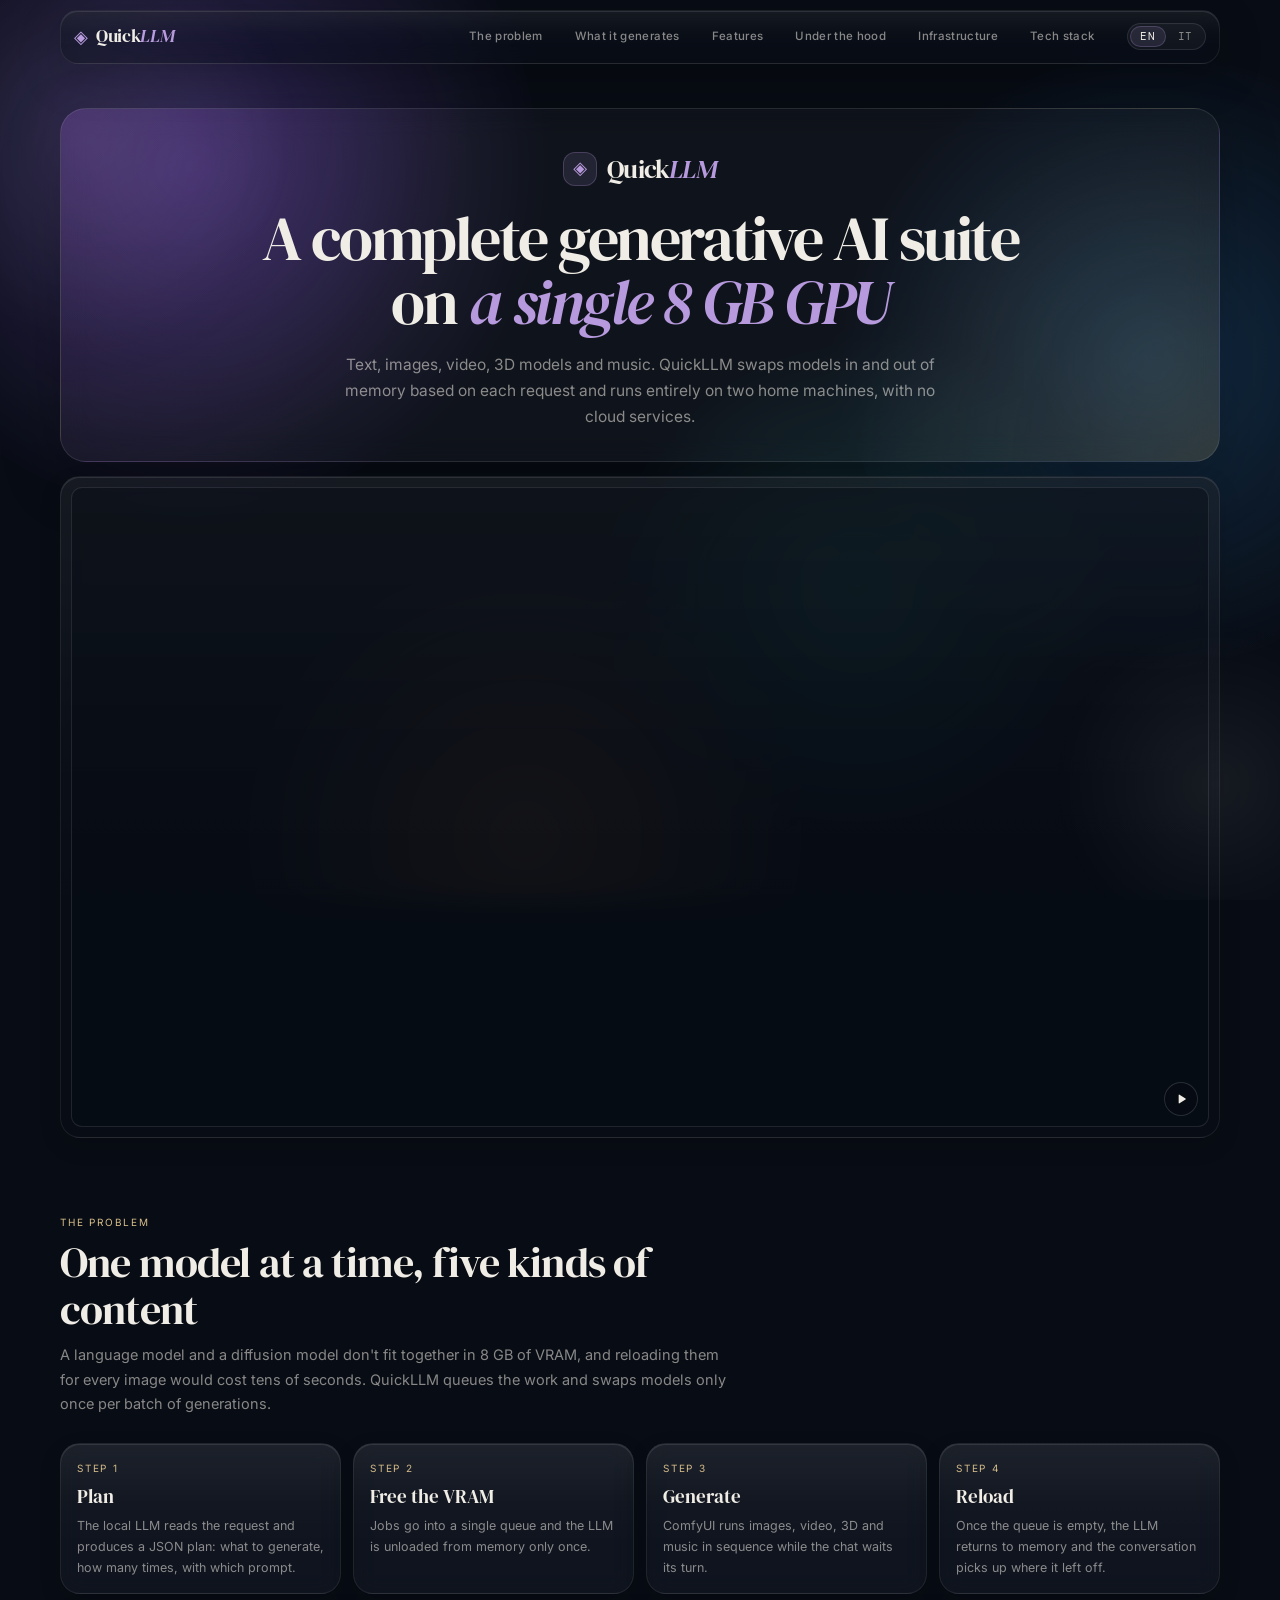
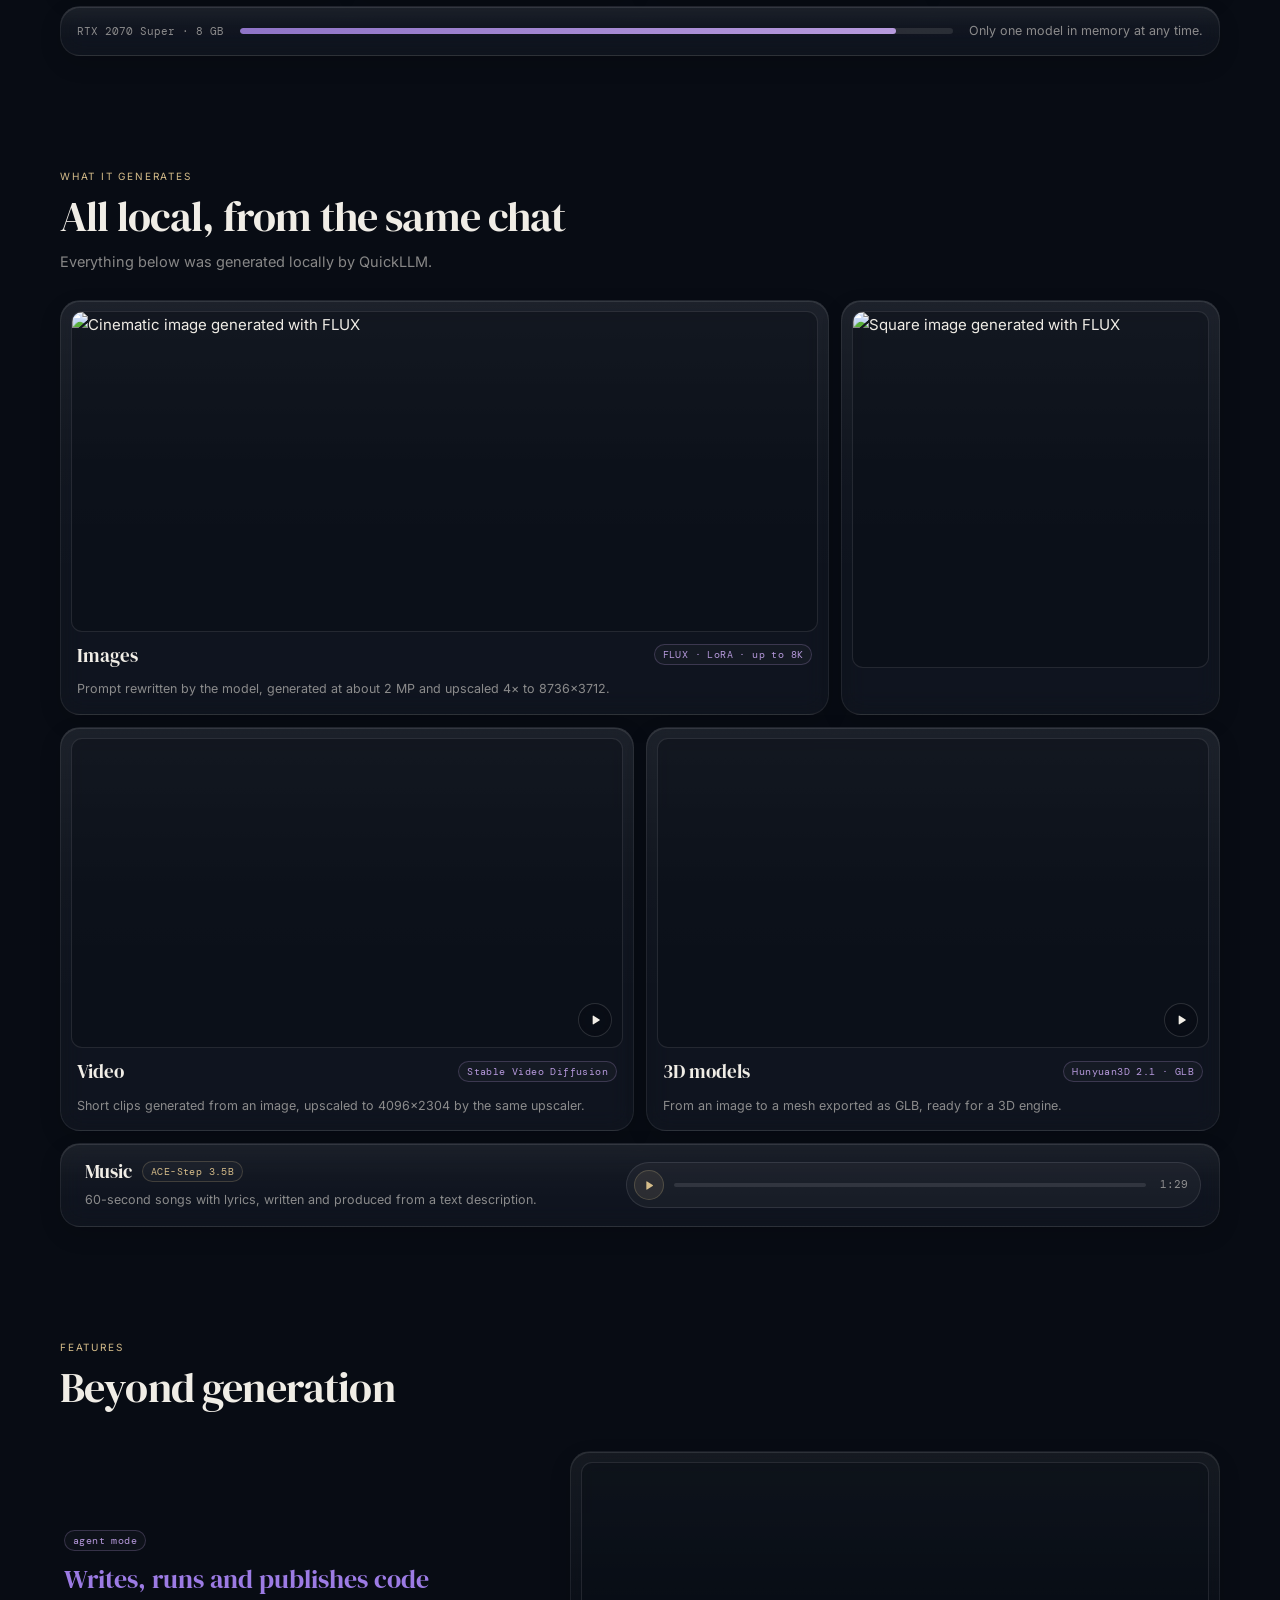
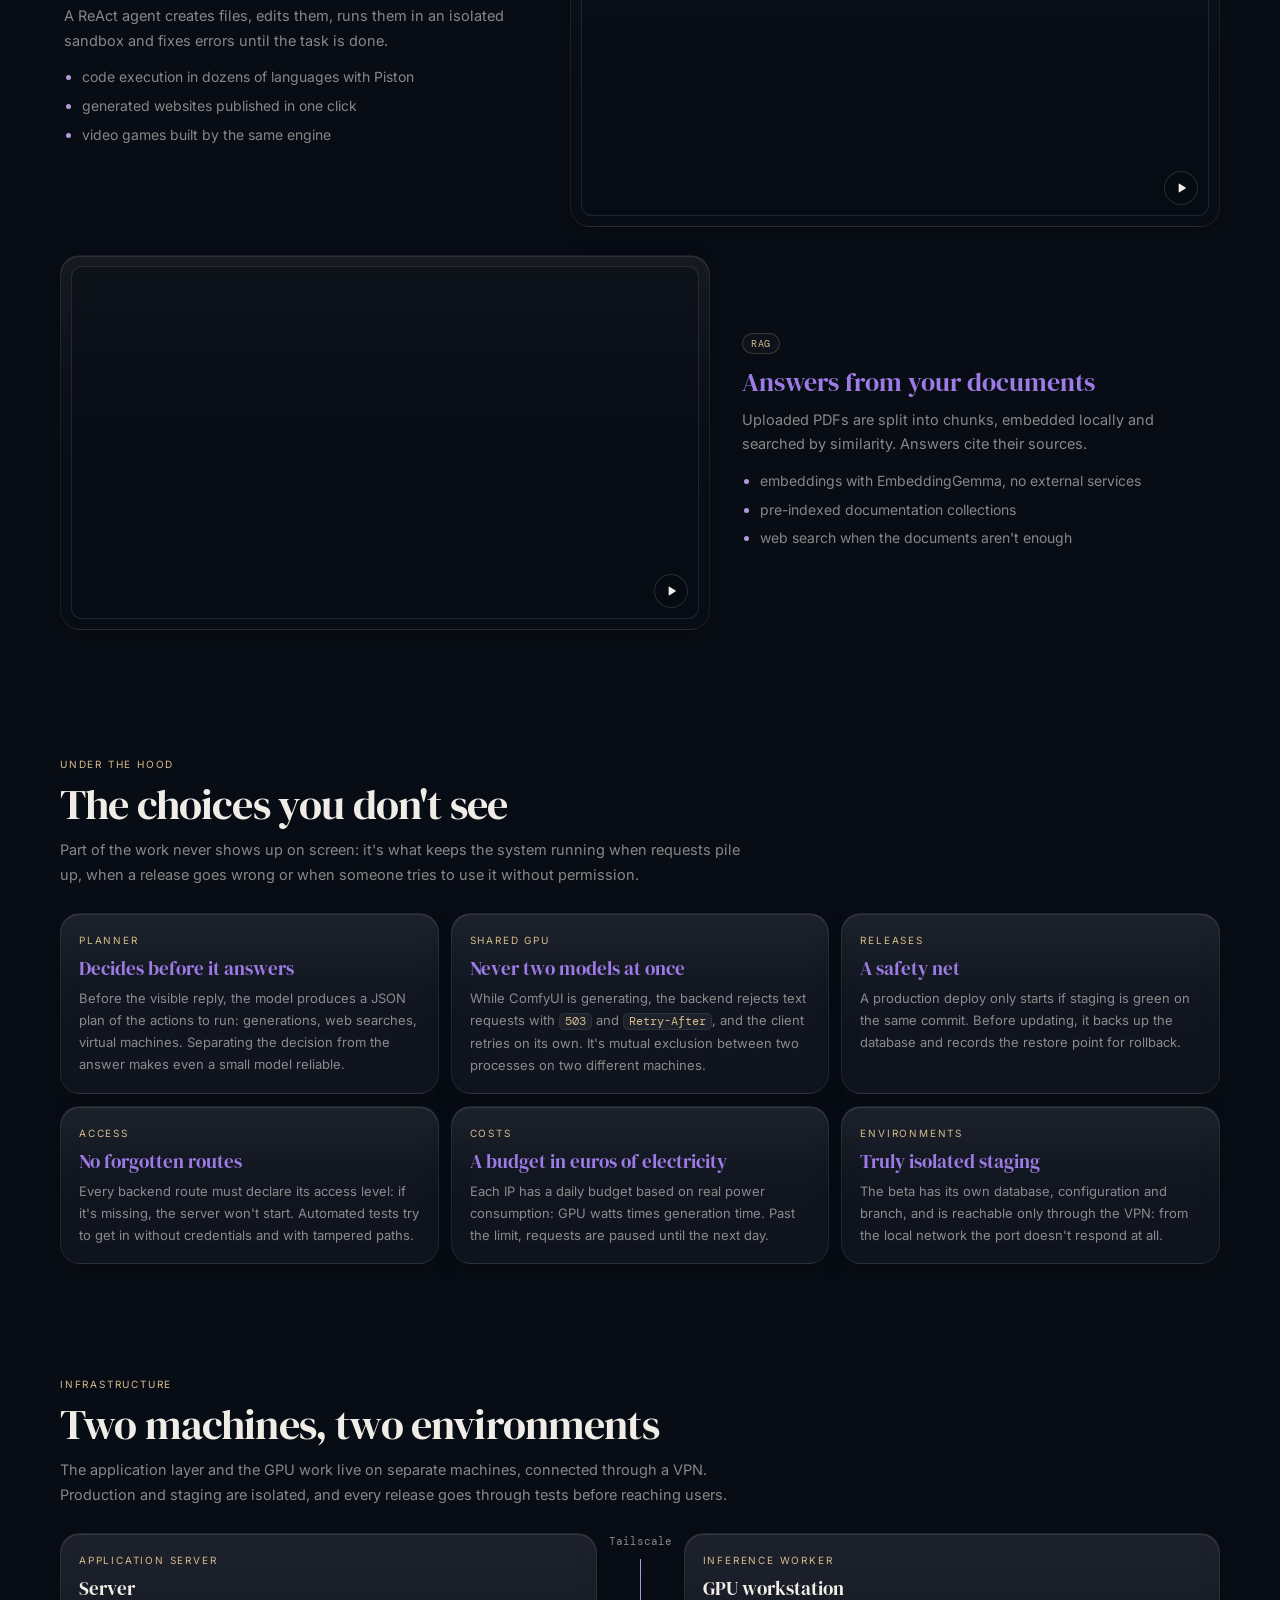
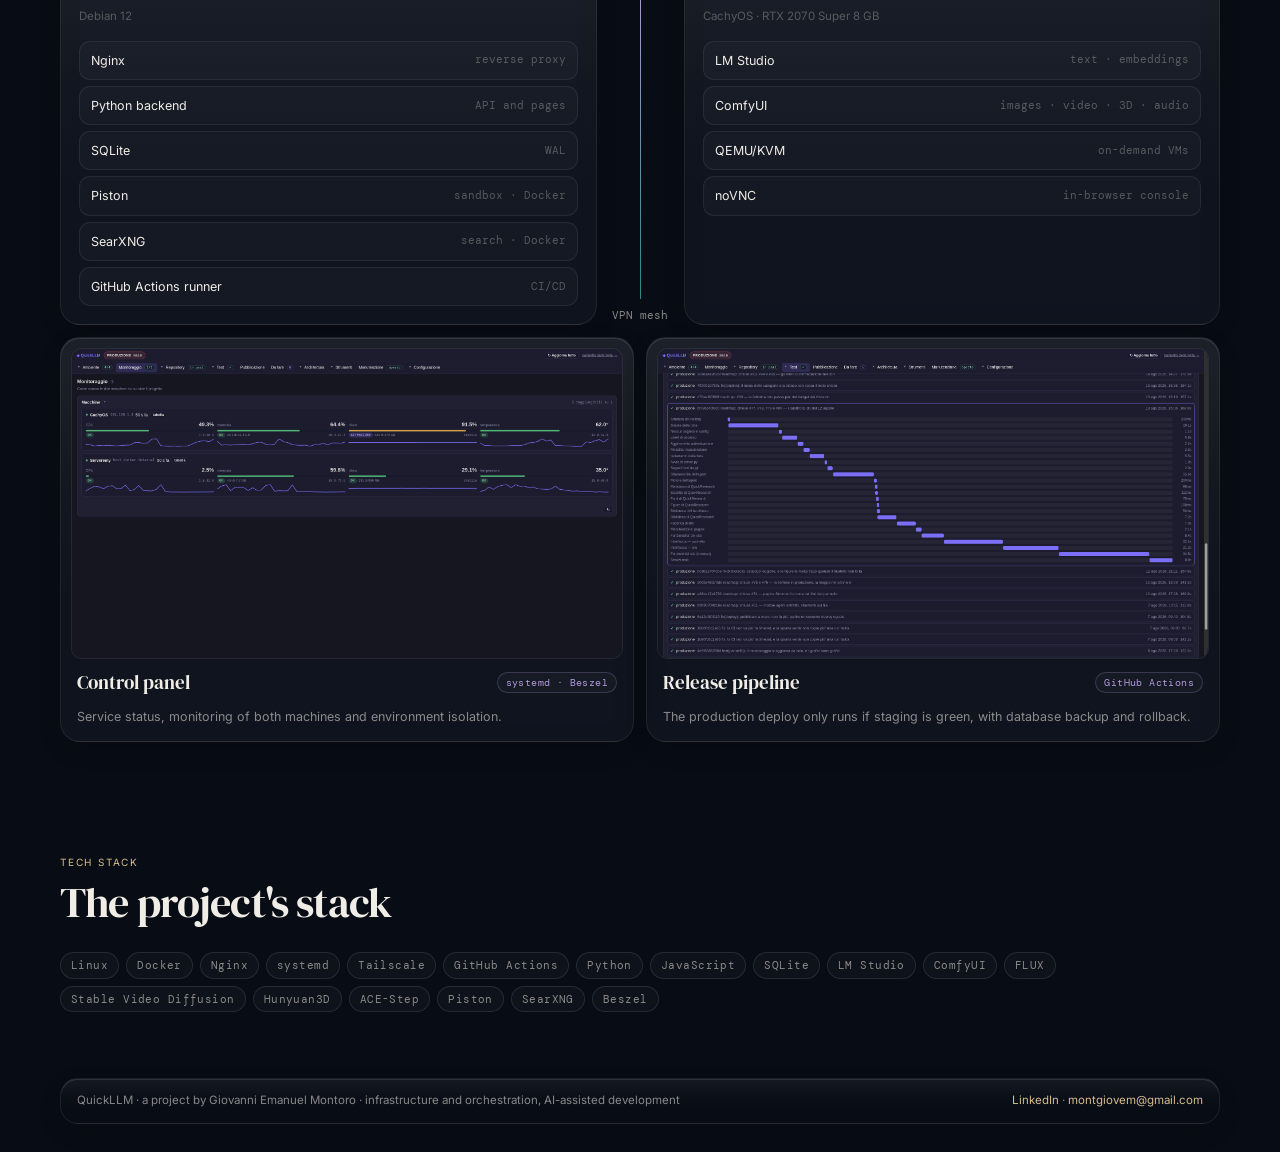
==== quickllm/index.html @ 052b1ac5 "first commit" ====
<!DOCTYPE html>
<html lang="en">
<head>
  <meta charset="utf-8">
  <meta name="viewport" content="width=device-width, initial-scale=1">
  <title>QuickLLM — Self-hosted generative AI on a single 8 GB GPU</title>
  <meta name="description" content="QuickLLM: a self-hosted, multimodal generative AI platform that orchestrates text, images, video, 3D and music on a single 8 GB GPU.">
  <link rel="icon" href="data:image/svg+xml,%3Csvg xmlns='http://www.w3.org/2000/svg' viewBox='0 0 64 64'%3E%3Cdefs%3E%3ClinearGradient id='g' x1='0' y1='0' x2='1' y2='1'%3E%3Cstop offset='0' stop-color='%23c7aee8'/%3E%3Cstop offset='1' stop-color='%237b5fc0'/%3E%3C/linearGradient%3E%3C/defs%3E%3Crect width='64' height='64' rx='16' fill='url(%23g)'/%3E%3Ctext x='32' y='42' font-family='Arial,sans-serif' font-weight='800' font-size='26' text-anchor='middle' fill='%23150f1f'%3EQL%3C/text%3E%3C/svg%3E">
  <link rel="preconnect" href="https://fonts.googleapis.com">
  <link rel="preconnect" href="https://fonts.gstatic.com" crossorigin>
  <link href="https://fonts.googleapis.com/css2?family=DM+Serif+Display:ital@0;1&family=DM+Mono:wght@400;500&family=Inter:wght@400;500;600&display=swap" rel="stylesheet">
    <script>
    /* Se un'immagine non esiste con l'estensione scritta nel codice, prova da sola
       le altre (png, jpg, jpeg, webp): così non importa con quale formato salvi i file. */
    (function () {
      var EXT = ['png', 'jpg', 'jpeg', 'webp'];
      window.addEventListener('error', function (e) {
        var img = e.target;
        if (!img || img.tagName !== 'IMG') return;
        var m = img.getAttribute('src').match(/^(.*)\.(png|jpe?g|webp)$/i);
        if (!m) return;
        var tried = (img.dataset.tried || m[2].toLowerCase()).split(',');
        var next = EXT.filter(function (x) { return tried.indexOf(x) === -1; })[0];
        if (!next) return;
        img.dataset.tried = tried.concat(next).join(',');
        img.src = m[1] + '.' + next;
        var box = img.closest('.portrait');
        if (box) box.style.setProperty('--photo', 'url("' + img.getAttribute('src') + '")');
      }, true);
    })();
  </script>
  <link rel="stylesheet" href="style.css">
</head>
<body>

<div class="aurora-bg" aria-hidden="true"><span class="a1"></span><span class="a2"></span><span class="a3"></span><span class="a4"></span></div>
<div class="glass-sheen" aria-hidden="true"><span class="s1"></span><span class="s2"></span></div>

<header class="topbar">
  <div class="wrap">
    <div class="glass">
      <a class="app-logo" href="#"><span class="logo-icon">◈</span><span class="logo-text">Quick<em>LLM</em></span></a>
      <nav class="nav">
        <a href="#problem" data-i18n="nav.problem">The problem</a>
        <a href="#generate" data-i18n="nav.generate">What it generates</a>
        <a href="#features" data-i18n="nav.features">Features</a>
        <a href="#hood" data-i18n="nav.hood">Under the hood</a>
        <a href="#infrastructure" data-i18n="nav.infra">Infrastructure</a>
        <a href="#stack" data-i18n="nav.stack">Tech stack</a>
      </nav>
      <div class="lang-switch" role="group" aria-label="Language">
        <button type="button" data-lang="en" aria-pressed="true">EN</button>
        <button type="button" data-lang="it" aria-pressed="false">IT</button>
      </div>
    </div>
  </div>
</header>

<main>

  <!-- ================= HERO ================= -->
  <section class="hero">
    <div class="wrap">
      <div class="hero-panel">
        <div class="brand-row"><span class="brand-mark">◈</span><span class="brand-name">Quick<em>LLM</em></span></div>
        <h1 data-i18n="hero.title">A complete generative AI suite on <em>a single 8 GB GPU</em></h1>
        <p class="lead" data-i18n="hero.lead">Text, images, video, 3D models and music. QuickLLM swaps models in and out of memory based on each request and runs entirely on two home machines, with no cloud services.</p>
      </div>

      <div class="glass hero-media">
        <div class="media player">
            <video src="assets/hero.mp4" autoplay muted loop playsinline preload="metadata" disablepictureinpicture disableremoteplayback tabindex="-1"></video>
            <button class="player-toggle" type="button">
              <svg class="i-pause" viewBox="0 0 24 24" aria-hidden="true"><rect x="6" y="5" width="4" height="14" rx="1"/><rect x="14" y="5" width="4" height="14" rx="1"/></svg>
              <svg class="i-play" viewBox="0 0 24 24" aria-hidden="true"><path d="M8 5.5v13a1 1 0 0 0 1.5.86l10.2-6.5a1 1 0 0 0 0-1.72L9.5 4.64A1 1 0 0 0 8 5.5z"/></svg>
            </button>
          </div>
      </div>
    </div>
  </section>

  <!-- ================= THE PROBLEM ================= -->
  <section id="problem">
    <div class="wrap">
      <div class="section-head">
        <span class="kicker" data-i18n="problem.kicker">The problem</span>
        <h2 data-i18n="problem.title">One model at a time, five kinds of content</h2>
        <p data-i18n="problem.text">A language model and a diffusion model don't fit together in 8 GB of VRAM, and reloading them for every image would cost tens of seconds. QuickLLM queues the work and swaps models only once per batch of generations.</p>
      </div>

      <div class="flow">
        <div class="card">
          <span class="kicker" data-i18n="step1.k">Step 1</span>
          <span class="card-title" data-i18n="step1.t">Plan</span>
          <span class="card-desc" data-i18n="step1.d">The local LLM reads the request and produces a JSON plan: what to generate, how many times, with which prompt.</span>
        </div>
        <div class="card">
          <span class="kicker" data-i18n="step2.k">Step 2</span>
          <span class="card-title" data-i18n="step2.t">Free the VRAM</span>
          <span class="card-desc" data-i18n="step2.d">Jobs go into a single queue and the LLM is unloaded from memory only once.</span>
        </div>
        <div class="card">
          <span class="kicker" data-i18n="step3.k">Step 3</span>
          <span class="card-title" data-i18n="step3.t">Generate</span>
          <span class="card-desc" data-i18n="step3.d">ComfyUI runs images, video, 3D and music in sequence while the chat waits its turn.</span>
        </div>
        <div class="card">
          <span class="kicker" data-i18n="step4.k">Step 4</span>
          <span class="card-title" data-i18n="step4.t">Reload</span>
          <span class="card-desc" data-i18n="step4.d">Once the queue is empty, the LLM returns to memory and the conversation picks up where it left off.</span>
        </div>
      </div>

      <div class="card vram">
        <span class="label">RTX 2070 Super · 8 GB</span>
        <span class="meter"><span></span></span>
        <p data-i18n="vram.note">Only one model in memory at any time.</p>
      </div>
    </div>
  </section>

  <!-- ================= WHAT IT GENERATES ================= -->
  <section id="generate">
    <div class="wrap">
      <div class="section-head">
        <span class="kicker" data-i18n="gen.kicker">What it generates</span>
        <h2 data-i18n="gen.title">All local, from the same chat</h2>
        <p data-i18n="gen.text">Everything below was generated locally by QuickLLM.</p>
      </div>

      <div class="grid-media">
        <div class="card tile span-4">
          <div class="media wide">
            <img src="assets/immagine-cinematica.png" alt="Cinematic image generated with FLUX" data-i18n-alt="alt.cinematic" loading="lazy">
          </div>
          <div class="caption"><span class="card-title" data-i18n="img.t">Images</span><span class="badge" data-i18n="img.b">FLUX · LoRA · up to 8K</span></div>
          <span class="card-desc" data-i18n="img.d">Prompt rewritten by the model, generated at about 2 MP and upscaled 4× to 8736×3712.</span>
        </div>

        <div class="card tile span-2">
          <div class="media square">
            <img src="assets/immagine-quadrata.png" alt="Square image generated with FLUX" data-i18n-alt="alt.square" loading="lazy">
          </div>
        </div>

        <div class="card tile span-3">
          <div class="media player">
            <video src="assets/video.mp4" autoplay muted loop playsinline preload="metadata" disablepictureinpicture disableremoteplayback tabindex="-1"></video>
            <button class="player-toggle" type="button">
              <svg class="i-pause" viewBox="0 0 24 24" aria-hidden="true"><rect x="6" y="5" width="4" height="14" rx="1"/><rect x="14" y="5" width="4" height="14" rx="1"/></svg>
              <svg class="i-play" viewBox="0 0 24 24" aria-hidden="true"><path d="M8 5.5v13a1 1 0 0 0 1.5.86l10.2-6.5a1 1 0 0 0 0-1.72L9.5 4.64A1 1 0 0 0 8 5.5z"/></svg>
            </button>
          </div>
          <div class="caption"><span class="card-title">Video</span><span class="badge">Stable Video Diffusion</span></div>
          <span class="card-desc" data-i18n="vid.d">Short clips generated from an image, upscaled to 4096×2304 by the same upscaler.</span>
        </div>

        <div class="card tile span-3">
          <div class="media player">
            <video src="assets/modello-3d.mp4" autoplay muted loop playsinline preload="metadata" disablepictureinpicture disableremoteplayback tabindex="-1"></video>
            <button class="player-toggle" type="button">
              <svg class="i-pause" viewBox="0 0 24 24" aria-hidden="true"><rect x="6" y="5" width="4" height="14" rx="1"/><rect x="14" y="5" width="4" height="14" rx="1"/></svg>
              <svg class="i-play" viewBox="0 0 24 24" aria-hidden="true"><path d="M8 5.5v13a1 1 0 0 0 1.5.86l10.2-6.5a1 1 0 0 0 0-1.72L9.5 4.64A1 1 0 0 0 8 5.5z"/></svg>
            </button>
          </div>
          <div class="caption"><span class="card-title" data-i18n="3d.t">3D models</span><span class="badge">Hunyuan3D 2.1 · GLB</span></div>
          <span class="card-desc" data-i18n="3d.d">From an image to a mesh exported as GLB, ready for a 3D engine.</span>
        </div>

        <div class="card tile span-6 music-strip">
          <div class="music-text">
            <div class="caption"><span class="card-title" data-i18n="music.t">Music</span><span class="badge gold">ACE-Step 3.5B</span></div>
          <span class="card-desc" data-i18n="music.d">60-second songs with lyrics, written and produced from a text description.</span>
          </div>
          <div class="audio-player">
            <audio src="assets/musica.mp3" preload="metadata"></audio>
            <button class="ap-btn" type="button">
              <svg class="i-play" viewBox="0 0 24 24" aria-hidden="true"><path d="M8 5.5v13a1 1 0 0 0 1.5.86l10.2-6.5a1 1 0 0 0 0-1.72L9.5 4.64A1 1 0 0 0 8 5.5z"/></svg>
              <svg class="i-pause" viewBox="0 0 24 24" aria-hidden="true"><rect x="6" y="5" width="4" height="14" rx="1"/><rect x="14" y="5" width="4" height="14" rx="1"/></svg>
            </button>
            <div class="ap-track"><span class="ap-fill"></span></div>
            <span class="ap-time">0:00</span>
          </div>
        </div>
      </div>
    </div>
  </section>

  <!-- ================= FEATURES ================= -->
  <section id="features">
    <div class="wrap">
      <div class="section-head">
        <span class="kicker" data-i18n="feat.kicker">Features</span>
        <h2 data-i18n="feat.title">Beyond generation</h2>
      </div>

      <div class="feature">
        <div class="text">
          <span class="badge">agent mode</span>
          <h3 data-i18n="agent.t">Writes, runs and publishes code</h3>
          <p data-i18n="agent.p">A ReAct agent creates files, edits them, runs them in an isolated sandbox and fixes errors until the task is done.</p>
          <ul>
            <li data-i18n="agent.l1">code execution in dozens of languages with Piston</li>
            <li data-i18n="agent.l2">generated websites published in one click</li>
            <li data-i18n="agent.l3">video games built by the same engine</li>
          </ul>
        </div>
        <div class="glass frame">
          <div class="media player">
            <video src="assets/agent.mp4" autoplay muted loop playsinline preload="metadata" disablepictureinpicture disableremoteplayback tabindex="-1"></video>
            <button class="player-toggle" type="button">
              <svg class="i-pause" viewBox="0 0 24 24" aria-hidden="true"><rect x="6" y="5" width="4" height="14" rx="1"/><rect x="14" y="5" width="4" height="14" rx="1"/></svg>
              <svg class="i-play" viewBox="0 0 24 24" aria-hidden="true"><path d="M8 5.5v13a1 1 0 0 0 1.5.86l10.2-6.5a1 1 0 0 0 0-1.72L9.5 4.64A1 1 0 0 0 8 5.5z"/></svg>
            </button>
          </div>
        </div>
      </div>

      <div class="feature flip">
        <div class="text">
          <span class="badge gold">RAG</span>
          <h3 data-i18n="rag.t">Answers from your documents</h3>
          <p data-i18n="rag.p">Uploaded PDFs are split into chunks, embedded locally and searched by similarity. Answers cite their sources.</p>
          <ul>
            <li data-i18n="rag.l1">embeddings with EmbeddingGemma, no external services</li>
            <li data-i18n="rag.l2">pre-indexed documentation collections</li>
            <li data-i18n="rag.l3">web search when the documents aren't enough</li>
          </ul>
        </div>
        <div class="glass frame">
          <div class="media player">
            <video src="assets/rag.mp4" autoplay muted loop playsinline preload="metadata" disablepictureinpicture disableremoteplayback tabindex="-1"></video>
            <button class="player-toggle" type="button">
              <svg class="i-pause" viewBox="0 0 24 24" aria-hidden="true"><rect x="6" y="5" width="4" height="14" rx="1"/><rect x="14" y="5" width="4" height="14" rx="1"/></svg>
              <svg class="i-play" viewBox="0 0 24 24" aria-hidden="true"><path d="M8 5.5v13a1 1 0 0 0 1.5.86l10.2-6.5a1 1 0 0 0 0-1.72L9.5 4.64A1 1 0 0 0 8 5.5z"/></svg>
            </button>
          </div>
        </div>
      </div>
    </div>
  </section>

  <!-- ================= UNDER THE HOOD ================= -->
  <section id="hood">
    <div class="wrap">
      <div class="section-head">
        <span class="kicker" data-i18n="hood.kicker">Under the hood</span>
        <h2 data-i18n="hood.title">The choices you don't see</h2>
        <p data-i18n="hood.text">Part of the work never shows up on screen: it's what keeps the system running when requests pile up, when a release goes wrong or when someone tries to use it without permission.</p>
      </div>

      <div class="hood">
        <div class="card">
          <span class="kicker">Planner</span>
          <span class="card-title" data-i18n="h1.t">Decides before it answers</span>
          <span class="card-desc" data-i18n="h1.d">Before the visible reply, the model produces a JSON plan of the actions to run: generations, web searches, virtual machines. Separating the decision from the answer makes even a small model reliable.</span>
        </div>
        <div class="card">
          <span class="kicker" data-i18n="h2.k">Shared GPU</span>
          <span class="card-title" data-i18n="h2.t">Never two models at once</span>
          <span class="card-desc" data-i18n="h2.d">While ComfyUI is generating, the backend rejects text requests with <code>503</code> and <code>Retry-After</code>, and the client retries on its own. It's mutual exclusion between two processes on two different machines.</span>
        </div>
        <div class="card">
          <span class="kicker" data-i18n="h3.k">Releases</span>
          <span class="card-title" data-i18n="h3.t">A safety net</span>
          <span class="card-desc" data-i18n="h3.d">A production deploy only starts if staging is green on the same commit. Before updating, it backs up the database and records the restore point for rollback.</span>
        </div>
        <div class="card">
          <span class="kicker" data-i18n="h4.k">Access</span>
          <span class="card-title" data-i18n="h4.t">No forgotten routes</span>
          <span class="card-desc" data-i18n="h4.d">Every backend route must declare its access level: if it's missing, the server won't start. Automated tests try to get in without credentials and with tampered paths.</span>
        </div>
        <div class="card">
          <span class="kicker" data-i18n="h5.k">Costs</span>
          <span class="card-title" data-i18n="h5.t">A budget in euros of electricity</span>
          <span class="card-desc" data-i18n="h5.d">Each IP has a daily budget based on real power consumption: GPU watts times generation time. Past the limit, requests are paused until the next day.</span>
        </div>
        <div class="card">
          <span class="kicker" data-i18n="h6.k">Environments</span>
          <span class="card-title" data-i18n="h6.t">Truly isolated staging</span>
          <span class="card-desc" data-i18n="h6.d">The beta has its own database, configuration and branch, and is reachable only through the VPN: from the local network the port doesn't respond at all.</span>
        </div>
      </div>
    </div>
  </section>

  <!-- ================= INFRASTRUCTURE ================= -->
  <section id="infrastructure">
    <div class="wrap">
      <div class="section-head">
        <span class="kicker" data-i18n="infra.kicker">Infrastructure</span>
        <h2 data-i18n="infra.title">Two machines, two environments</h2>
        <p data-i18n="infra.text">The application layer and the GPU work live on separate machines, connected through a VPN. Production and staging are isolated, and every release goes through tests before reaching users.</p>
      </div>

      <div class="infra">
        <div class="card node">
          <span class="kicker" data-i18n="n1.k">Application server</span>
          <span class="card-title">Server</span>
          <div class="os">Debian 12</div>
          <ul>
            <li><span>Nginx</span><span>reverse proxy</span></li>
            <li><span data-i18n="n1.py">Python backend</span><span data-i18n="n1.pyd">API and pages</span></li>
            <li><span>SQLite</span><span>WAL</span></li>
            <li><span>Piston</span><span>sandbox · Docker</span></li>
            <li><span>SearXNG</span><span data-i18n="n1.sx">search · Docker</span></li>
            <li><span data-i18n="n1.gh">GitHub Actions runner</span><span>CI/CD</span></li>
          </ul>
        </div>

        <div class="link">
          <span>Tailscale</span>
          <span class="line"></span>
          <span>VPN mesh</span>
        </div>

        <div class="card node">
          <span class="kicker" data-i18n="n2.k">Inference worker</span>
          <span class="card-title" data-i18n="n2.t">GPU workstation</span>
          <div class="os">CachyOS · RTX 2070 Super 8 GB</div>
          <ul>
            <li><span>LM Studio</span><span data-i18n="n2.lm">text · embeddings</span></li>
            <li><span>ComfyUI</span><span data-i18n="n2.cu">images · video · 3D · audio</span></li>
            <li><span>QEMU/KVM</span><span data-i18n="n2.vm">on-demand VMs</span></li>
            <li><span>noVNC</span><span data-i18n="n2.vnc">in-browser console</span></li>
          </ul>
        </div>
      </div>

      <div class="infra-extra">
        <div class="card tile">
          <div class="media">
            <img src="assets/pannello.png" alt="QuickLLM control panel" data-i18n-alt="alt.panel" loading="lazy">
          </div>
          <div class="caption"><span class="card-title" data-i18n="panel.t">Control panel</span><span class="badge">systemd · Beszel</span></div>
          <span class="card-desc" data-i18n="panel.d">Service status, monitoring of both machines and environment isolation.</span>
        </div>
        <div class="card tile">
          <div class="media">
            <img src="assets/pipeline.png" alt="Release pipeline on GitHub Actions" data-i18n-alt="alt.pipeline" loading="lazy">
          </div>
          <div class="caption"><span class="card-title" data-i18n="pipe.t">Release pipeline</span><span class="badge">GitHub Actions</span></div>
          <span class="card-desc" data-i18n="pipe.d">The production deploy only runs if staging is green, with database backup and rollback.</span>
        </div>
      </div>
    </div>
  </section>

  <!-- ================= TECH STACK ================= -->
  <section id="stack">
    <div class="wrap">
      <div class="section-head">
        <span class="kicker" data-i18n="stack.kicker">Tech stack</span>
        <h2 data-i18n="stack.title">The project's stack</h2>
      </div>
      <div class="stack">
        <span class="badge">Linux</span><span class="badge">Docker</span><span class="badge">Nginx</span><span class="badge">systemd</span>
        <span class="badge">Tailscale</span><span class="badge">GitHub Actions</span><span class="badge">Python</span><span class="badge">JavaScript</span>
        <span class="badge">SQLite</span><span class="badge">LM Studio</span><span class="badge">ComfyUI</span><span class="badge">FLUX</span>
        <span class="badge">Stable Video Diffusion</span><span class="badge">Hunyuan3D</span><span class="badge">ACE-Step</span>
        <span class="badge">Piston</span><span class="badge">SearXNG</span><span class="badge">Beszel</span>
      </div>
    </div>
  </section>

</main>

<footer>
  <div class="wrap">
    <div class="glass">
      <span data-i18n="footer">QuickLLM · a project by Giovanni Emanuel Montoro · infrastructure and orchestration, AI-assisted development</span>
      <span><a href="https://www.linkedin.com/in/giovanni-emanuel-montoro-bb42462a5/">LinkedIn</a> · <a href="mailto:montgiovem@gmail.com">montgiovem@gmail.com</a></span>
    </div>
  </div>
</footer>

<div class="lightbox" role="dialog" aria-modal="true" aria-hidden="true">
  <button class="lightbox-close" type="button"><svg viewBox="0 0 24 24" aria-hidden="true"><path d="M6 6l12 12M18 6 6 18"/></svg></button>
  <figure><img alt=""><figcaption></figcaption></figure>
</div>

<script>
  /* ---------- Lingua: inglese nel markup, italiano qui sotto ---------- */
  const IT = {
  "nav.problem": "Il problema",
  "nav.generate": "Cosa genera",
  "nav.features": "Funzionalità",
  "nav.hood": "Sotto il cofano",
  "nav.infra": "Infrastruttura",
  "nav.stack": "Tecnologie",
  "hero.title": "Un'intera suite di AI generativa su <em>una GPU da 8 GB</em>",
  "hero.lead": "Testo, immagini, video, modelli 3D e musica. QuickLLM alterna i modelli in memoria in base alla richiesta e gira interamente su due macchine di casa, senza servizi cloud.",
  "problem.kicker": "Il problema",
  "problem.title": "Un modello alla volta, cinque tipi di contenuto",
  "problem.text": "Un modello linguistico e un modello di diffusione non stanno insieme in 8 GB di VRAM, e ricaricarli a ogni immagine costerebbe decine di secondi. QuickLLM accoda il lavoro e alterna i modelli una volta sola per ogni gruppo di generazioni.",
  "step1.k": "Passo 1",
  "step1.t": "Pianifica",
  "step1.d": "L'LLM locale legge la richiesta e produce un piano in JSON: cosa generare, quante volte, con quale prompt.",
  "step2.k": "Passo 2",
  "step2.t": "Libera la VRAM",
  "step2.d": "I lavori finiscono in una coda unica e l'LLM viene scaricato dalla memoria una sola volta.",
  "step3.k": "Passo 3",
  "step3.t": "Genera",
  "step3.d": "ComfyUI esegue in fila immagini, video, 3D e musica, mentre la chat attende il proprio turno.",
  "step4.k": "Passo 4",
  "step4.t": "Ricarica",
  "step4.d": "A coda vuota l'LLM torna in memoria e la conversazione riprende da dove si era fermata.",
  "vram.note": "Un solo modello in memoria in ogni momento.",
  "gen.kicker": "Cosa genera",
  "gen.title": "Tutto in locale, dalla stessa chat",
  "gen.text": "Tutti i contenuti qui sotto sono stati generati in locale da QuickLLM.",
  "img.t": "Immagini",
  "img.b": "FLUX · LoRA · fino a 8K",
  "img.d": "Prompt riscritto dal modello, generazione a circa 2 MP e upscaling 4× fino a 8736×3712.",
  "vid.d": "Clip brevi a partire da un'immagine, portate a 4096×2304 dallo stesso upscaler.",
  "3d.t": "Modelli 3D",
  "3d.d": "Da un'immagine a una mesh esportabile in GLB, pronta per un motore 3D.",
  "music.t": "Musica",
  "music.d": "Brani da 60 secondi con testo, scritti e prodotti a partire da una descrizione.",
  "feat.kicker": "Funzionalità",
  "feat.title": "Oltre la generazione",
  "agent.t": "Scrive, esegue e pubblica codice",
  "agent.p": "Un agente con ciclo ReAct crea file, li modifica, li esegue in una sandbox isolata e corregge gli errori fino al risultato.",
  "agent.l1": "esecuzione di codice in decine di linguaggi con Piston",
  "agent.l2": "siti generati pubblicabili con un clic",
  "agent.l3": "videogiochi creati dallo stesso motore",
  "rag.t": "Risponde usando i tuoi documenti",
  "rag.p": "I PDF caricati vengono divisi in frammenti, trasformati in embedding in locale e interrogati per similarità. Le risposte citano le fonti.",
  "rag.l1": "embedding con EmbeddingGemma, senza servizi esterni",
  "rag.l2": "raccolte di documentazione già indicizzate",
  "rag.l3": "ricerca web integrata quando i documenti non bastano",
  "hood.kicker": "Sotto il cofano",
  "hood.title": "Le scelte che non si vedono",
  "hood.text": "Una parte del lavoro non compare sullo schermo: è quello che tiene in piedi il sistema quando le richieste arrivano insieme, quando un rilascio va storto o quando qualcuno prova a usarlo senza permesso.",
  "h1.t": "Decide prima di rispondere",
  "h1.d": "Prima della risposta visibile, il modello produce un piano in JSON con le azioni da eseguire: generazioni, ricerche web, macchine virtuali. Separare la decisione dalla risposta rende affidabile anche un modello piccolo.",
  "h2.k": "GPU condivisa",
  "h2.t": "Mai due modelli insieme",
  "h2.d": "Mentre ComfyUI genera, il backend respinge le richieste di testo con <code>503</code> e <code>Retry-After</code>, e il client riprova da solo. È una mutua esclusione tra due processi su due macchine diverse.",
  "h3.k": "Rilasci",
  "h3.t": "Una rete di sicurezza",
  "h3.d": "Il deploy in produzione parte solo se lo staging è verde sullo stesso commit. Prima dell'aggiornamento esegue il backup del database e registra il punto di ripristino per il rollback.",
  "h4.k": "Accessi",
  "h4.t": "Nessuna rotta dimenticata",
  "h4.d": "Ogni rotta del backend deve dichiarare il proprio livello d'accesso: se manca, il server non parte. Test automatici provano a entrare senza credenziali e con percorsi alterati.",
  "h5.k": "Costi",
  "h5.t": "Budget in euro di corrente",
  "h5.d": "Ogni IP ha un budget giornaliero calcolato sul consumo elettrico reale: watt della GPU per durata della generazione. Superata la soglia, le richieste vengono sospese fino al giorno dopo.",
  "h6.k": "Ambienti",
  "h6.t": "Staging isolato davvero",
  "h6.d": "La beta ha database, configurazione e branch propri, ed è raggiungibile solo dalla VPN: dalla rete locale la porta non risponde affatto.",
  "infra.kicker": "Infrastruttura",
  "infra.title": "Due macchine, due ambienti",
  "infra.text": "Il piano applicativo e il lavoro sulla GPU vivono su macchine separate, collegate da una VPN. Produzione e staging sono isolati, e ogni rilascio passa dai test prima di arrivare agli utenti.",
  "n1.k": "Server applicativo",
  "n1.py": "Backend Python",
  "n1.pyd": "API e pagine",
  "n1.sx": "ricerca · Docker",
  "n1.gh": "Runner GitHub Actions",
  "n2.k": "Worker di inferenza",
  "n2.t": "Workstation GPU",
  "n2.lm": "testo · embedding",
  "n2.cu": "immagini · video · 3D · audio",
  "n2.vm": "VM su richiesta",
  "n2.vnc": "console nel browser",
  "panel.t": "Pannello di controllo",
  "panel.d": "Stato dei servizi, monitoraggio delle due macchine e isolamento degli ambienti.",
  "pipe.t": "Pipeline di rilascio",
  "pipe.d": "Il deploy in produzione parte solo se lo staging è verde, con backup del database e rollback.",
  "stack.kicker": "Tecnologie",
  "stack.title": "Lo stack del progetto",
  "footer": "QuickLLM · progetto di Giovanni Emanuel Montoro · infrastruttura e orchestrazione, sviluppo assistito da AI",
  "alt.cinematic": "Immagine cinematografica generata con FLUX",
  "alt.square": "Immagine quadrata generata con FLUX",
  "alt.music": "Brano musicale generato in chat",
  "alt.panel": "Pannello di controllo di QuickLLM",
  "alt.pipeline": "Pipeline di rilascio su GitHub Actions"
};
  const META = {
    en: { title: document.title, desc: document.querySelector('meta[name="description"]').content },
    it: { title: "QuickLLM — AI generativa self-hosted su una GPU da 8 GB",
          desc: "QuickLLM: piattaforma di AI generativa self-hosted e multimodale che orchestra testo, immagini, video, 3D e musica su una singola GPU da 8 GB." }
  };
  const LABELS = {
    en: { pause: "Pause video", play: "Play video", apPlay: "Play song", apPause: "Pause song", zoom: "Enlarge image", close: "Close" },
    it: { pause: "Metti in pausa", play: "Riproduci il video", apPlay: "Riproduci il brano", apPause: "Metti in pausa il brano", zoom: "Ingrandisci l'immagine", close: "Chiudi" }
  };
  // Il testo inglese si legge direttamente dalla pagina, così non va scritto due volte.
  const EN = {};
  document.querySelectorAll('[data-i18n]').forEach(el => { EN[el.dataset.i18n] = el.innerHTML; });
  document.querySelectorAll('[data-i18n-alt]').forEach(el => { EN[el.dataset.i18nAlt] = el.alt; });

  let lang = 'en';
  function setLang(next) {
    lang = next === 'it' ? 'it' : 'en';
    const dict = lang === 'it' ? IT : EN;
    document.querySelectorAll('[data-i18n]').forEach(el => { const v = dict[el.dataset.i18n]; if (v != null) el.innerHTML = v; });
    document.querySelectorAll('[data-i18n-alt]').forEach(el => { const v = dict[el.dataset.i18nAlt]; if (v != null) el.alt = v; });
    document.documentElement.lang = lang;
    document.title = META[lang].title;
    document.querySelector('meta[name="description"]').content = META[lang].desc;
    document.querySelectorAll('.lang-switch button').forEach(b => b.setAttribute('aria-pressed', b.dataset.lang === lang));
    document.dispatchEvent(new Event('langchange'));
    try { localStorage.setItem('quickllm-lang', lang); } catch (e) {}
  }
  document.querySelectorAll('.lang-switch button').forEach(b => b.addEventListener('click', () => setLang(b.dataset.lang)));

  /* ---------- Video in loop: nessun controllo di avanzamento, solo pausa e ripresa ---------- */
  const reduceMotion = window.matchMedia('(prefers-reduced-motion: reduce)').matches;
  document.querySelectorAll('.player').forEach(box => {
    const video = box.querySelector('video');
    const btn = box.querySelector('.player-toggle');
    let userPaused = reduceMotion;
    const sync = () => {
      box.classList.toggle('paused', video.paused);
      btn.setAttribute('aria-label', video.paused ? LABELS[lang].play : LABELS[lang].pause);
    };
    if (reduceMotion) video.removeAttribute('autoplay');
    video.addEventListener('play', sync);
    video.addEventListener('pause', sync);
    video.addEventListener('contextmenu', e => e.preventDefault());
    document.addEventListener('langchange', sync);
    btn.addEventListener('click', () => {
      if (video.paused) { userPaused = false; video.play().catch(() => {}); }
      else { userPaused = true; video.pause(); }
    });
    // Riproduce solo i video visibili.
    new IntersectionObserver(entries => {
      entries.forEach(entry => {
        if (entry.isIntersecting && !userPaused) video.play().catch(() => {});
        else if (!entry.isIntersecting) video.pause();
      });
    }, { threshold: 0.25 }).observe(box);
    sync();
  });

  /* ---------- Lettore audio ---------- */
  document.querySelectorAll('.audio-player').forEach(player => {
    const audio = player.querySelector('audio');
    const btn = player.querySelector('.ap-btn');
    const fill = player.querySelector('.ap-fill');
    const time = player.querySelector('.ap-time');
    const fmt = t => isFinite(t) ? Math.floor(t / 60) + ':' + String(Math.floor(t % 60)).padStart(2, '0') : '0:00';
    const label = () => btn.setAttribute('aria-label', audio.paused ? LABELS[lang].apPlay : LABELS[lang].apPause);
    const update = () => {
      const d = audio.duration || 0;
      fill.style.width = d ? (audio.currentTime / d * 100) + '%' : '0%';
      time.textContent = audio.paused && audio.currentTime === 0 ? fmt(d) : fmt(audio.currentTime);
    };
    btn.addEventListener('click', () => audio.paused ? audio.play().catch(() => {}) : audio.pause());
    audio.addEventListener('play', () => { player.classList.add('playing'); label(); });
    audio.addEventListener('pause', () => { player.classList.remove('playing'); label(); });
    audio.addEventListener('ended', () => { audio.currentTime = 0; update(); });
    audio.addEventListener('timeupdate', update);
    audio.addEventListener('loadedmetadata', update);
    document.addEventListener('langchange', label);
    label();
  });

  /* ---------- Immagini ingrandibili ---------- */
  (function () {
    const box = document.querySelector('.lightbox');
    const big = box.querySelector('img');
    const cap = box.querySelector('figcaption');
    const closeBtn = box.querySelector('.lightbox-close');
    let lastFocus = null;
    const label = () => {
      document.querySelectorAll('.media.zoomable').forEach(m => m.setAttribute('aria-label', LABELS[lang].zoom));
      closeBtn.setAttribute('aria-label', LABELS[lang].close);
    };
    function open(img) {
      lastFocus = document.activeElement;
      big.src = img.currentSrc || img.src;
      big.alt = img.alt;
      cap.textContent = img.alt;
      box.classList.add('open');
      box.setAttribute('aria-hidden', 'false');
      document.body.classList.add('lightbox-open');
      closeBtn.focus({ preventScroll: true });
    }
    function close() {
      box.classList.remove('open');
      box.setAttribute('aria-hidden', 'true');
      document.body.classList.remove('lightbox-open');
      if (lastFocus) lastFocus.focus({ preventScroll: true });
    }
    document.querySelectorAll('.media img').forEach(img => {
      const media = img.closest('.media');
      media.classList.add('zoomable');
      media.setAttribute('role', 'button');
      media.tabIndex = 0;
      media.addEventListener('click', () => open(img));
      media.addEventListener('keydown', e => { if (e.key === 'Enter' || e.key === ' ') { e.preventDefault(); open(img); } });
    });
    box.addEventListener('click', close);
    document.addEventListener('keydown', e => { if (e.key === 'Escape' && box.classList.contains('open')) close(); });
    document.addEventListener('langchange', label);
    label();
  })();

  /* ---------- Lingua iniziale: inglese, salvo scelta precedente ---------- */
  let saved = null;
  try { saved = localStorage.getItem('quickllm-lang'); } catch (e) {}
  if (saved === 'it') setLang('it');
</script>
</body>
</html>
---- quickllm/style.css ----
/* QuickLLM — sito di presentazione
   Stessi token dell'app: aurora, liquid glass, DM Serif Display / Inter / DM Mono */

:root {
  color-scheme: dark;

  --bg: #080c14;
  --text: #f0ede6;
  --text-muted: rgba(240, 237, 230, 0.55);
  --text-dim: rgba(240, 237, 230, 0.30);
  --text-h3: #9c7be4;

  --accent: #b79add;
  --accent-dim: rgba(183, 154, 221, 0.12);
  --accent-border: rgba(183, 154, 221, 0.24);
  --accent2: #d6bd8a;
  --accent2-dim: rgba(214, 189, 138, 0.10);
  --accent2-border: rgba(214, 189, 138, 0.22);

  --glass-border: rgba(235, 232, 239, 0.11);
  --glass-border-soft: rgba(235, 232, 239, 0.075);

  --lg-blur: 12px;
  --lg-sat: 140%;
  --lg-tint: rgba(255, 255, 255, 0.035);
  --lg-tint-strong: rgba(255, 255, 255, 0.065);
  --lg-border: rgba(255, 255, 255, 0.075);
  --lg-sheen: linear-gradient(180deg, rgba(255,255,255,0.055) 0%, rgba(255,255,255,0.012) 40%, rgba(255,255,255,0) 68%);
  --lg-hi: inset 0 1px 0 rgba(255, 255, 255, 0.10);
  --float-shadow: 0 14px 44px rgba(0, 0, 0, 0.22);
  --float-shadow-soft: 0 8px 22px rgba(0, 0, 0, 0.14);

  --radius: 18px;
  --radius-sm: 11px;

  --font-ui: 'Inter', system-ui, -apple-system, 'Segoe UI', Roboto, Helvetica, Arial, sans-serif;
  --font-serif: 'DM Serif Display', Georgia, serif;
  --font-mono: 'DM Mono', ui-monospace, 'SF Mono', Menlo, Consolas, monospace;
}

*, *::before, *::after { box-sizing: border-box; margin: 0; padding: 0; }
html { background: var(--bg); scroll-behavior: smooth; scroll-padding-top: 20px; }
body {
  font-family: var(--font-ui);
  font-size: 15px;
  line-height: 1.7;
  color: var(--text);
  background: transparent;
  -webkit-font-smoothing: antialiased;
  -moz-osx-font-smoothing: grayscale;
}
a { color: var(--accent2); text-decoration: none; }
a:hover { text-decoration: underline; }
:focus-visible { outline: 2px solid var(--accent); outline-offset: 3px; border-radius: 8px; }
::-webkit-scrollbar { width: 3px; height: 3px; }
::-webkit-scrollbar-thumb { background: rgba(255,255,255,.13); border-radius: 3px; }

/* ── Aurora: le stesse quattro luci dell'app ── */
.aurora-bg { position: fixed; inset: 0; z-index: -1; overflow: hidden; pointer-events: none; }
.aurora-bg span { position: absolute; border-radius: 50%; opacity: .55; mix-blend-mode: screen; }
.aurora-bg .a1 { width: 54vw; height: 54vw; left: -12vw; top: -14vw; background: radial-gradient(circle, rgba(150,105,255,.55) 0%, rgba(150,105,255,.22) 42%, transparent 74%); }
.aurora-bg .a2 { width: 48vw; height: 48vw; right: -14vw; top: 6vh; background: radial-gradient(circle, rgba(52,150,230,.44) 0%, rgba(52,150,230,.18) 42%, transparent 74%); }
.aurora-bg .a3 { width: 42vw; height: 42vw; left: 20vw; bottom: -16vw; background: radial-gradient(circle, rgba(235,160,95,.28) 0%, rgba(235,160,95,.11) 42%, transparent 74%); }
.aurora-bg .a4 { width: 38vw; height: 38vw; right: 14vw; bottom: 8vh; background: radial-gradient(circle, rgba(60,220,210,.28) 0%, rgba(60,220,210,.11) 42%, transparent 74%); }

/* Riflesso sul vetro */
.glass-sheen { position: fixed; inset: 0; z-index: 900; pointer-events: none; overflow: hidden; }
.glass-sheen span { position: absolute; border-radius: 50%; opacity: .07; background: radial-gradient(circle, rgba(255,255,255,.9) 0%, rgba(255,255,255,.35) 40%, transparent 70%); }
.glass-sheen .s1 { width: 34vw; height: 34vw; left: -10vw; top: -6vw; }
.glass-sheen .s2 { width: 26vw; height: 26vw; right: -8vw; bottom: -4vw; }

/* ── Superficie di vetro, come header e bolle dell'app ── */
.glass {
  background: var(--lg-sheen), rgba(10, 14, 22, 0.52);
  border: 1px solid var(--lg-border);
  border-radius: calc(var(--radius) + 2px);
  box-shadow: var(--lg-hi), var(--float-shadow-soft);
  backdrop-filter: blur(var(--lg-blur)) saturate(var(--lg-sat));
  -webkit-backdrop-filter: blur(var(--lg-blur)) saturate(var(--lg-sat));
}

.wrap { width: min(1160px, 100% - 28px); margin: 0 auto; }

/* ── Barra superiore: come #chat-header, flottante e arrotondata ── */
.topbar { position: relative; z-index: 50; margin-top: 10px; }
.topbar .glass { display: flex; align-items: center; gap: 12px; padding: 9px 13px; border-radius: var(--radius); box-shadow: var(--lg-hi), var(--float-shadow); }
.app-logo { display: flex; align-items: center; gap: 8px; color: var(--text); }
.app-logo:hover { text-decoration: none; }
.logo-icon { font-size: 18px; color: var(--accent); line-height: 1; }
.logo-text { font-family: var(--font-serif); font-size: 18px; letter-spacing: -.3px; }
.logo-text em { color: var(--accent); font-style: italic; }
.nav { display: flex; gap: 6px; margin-left: auto; }
.nav a {
  color: var(--text-muted); font-size: 11.5px; font-weight: 500; letter-spacing: .03em;
  padding: 6px 12px; border-radius: 999px; border: 1px solid transparent;
  transition: background .18s, border-color .18s, color .18s;
}
.nav a:hover { color: var(--text); background: rgba(255,255,255,.075); border-color: rgba(235,232,239,.18); text-decoration: none; }

/* Selettore lingua: controllo segmentato come Anteprima | Codice nell'app */
.lang-switch { display: flex; gap: 2px; padding: 2px; border: 1px solid var(--glass-border); background: rgba(255,255,255,.04); border-radius: 999px; flex: none; }
.nav + .lang-switch { margin-left: 8px; }
.lang-switch button {
  border: 0; background: transparent; color: var(--text-muted); cursor: pointer;
  font-family: var(--font-mono); font-size: 10.5px; letter-spacing: .06em;
  padding: 4px 10px; border-radius: 999px; transition: background .18s, color .18s;
}
.lang-switch button:hover { color: var(--text); }
.lang-switch button[aria-pressed="true"] { background: var(--accent-dim); color: var(--text); box-shadow: inset 0 0 0 1px var(--accent-border); }

/* ── Elementi ricorrenti ── */
.kicker { display: block; font-size: 10px; letter-spacing: .18em; text-transform: uppercase; color: var(--accent2); margin-bottom: 8px; }
.badge {
  display: inline-block; font-family: var(--font-mono); font-size: 10px; letter-spacing: .04em;
  padding: 1px 8px; border-radius: 20px; border: 1px solid var(--accent-border); color: var(--accent);
  background: rgba(255,255,255,.028); white-space: nowrap;
}
.badge.gold { border-color: var(--accent2-border); color: var(--accent2); }
.pill {
  display: inline-block; padding: 6px 11px; border-radius: 999px;
  border: 1px solid rgba(255,255,255,.08); background: rgba(255,255,255,.03);
  font-size: 10px; letter-spacing: .08em; text-transform: uppercase; color: var(--text-dim);
}

section { padding: 56px 0; }
.section-head { max-width: 680px; margin-bottom: 26px; }
.section-head h2 { font-family: var(--font-serif); font-weight: 400; font-size: clamp(30px, 4vw, 42px); line-height: 1.12; letter-spacing: -.02em; }
.section-head p { color: var(--text-muted); margin-top: 10px; font-size: 14.5px; }

/* ── Riquadri media, come .msg-video-wrap ──
   Il segnaposto sta sotto: se il file c'e' lo copre. */
.media {
  position: relative; overflow: hidden; aspect-ratio: 16 / 9;
  border-radius: var(--radius-sm); border: 1px solid var(--glass-border);
  background: rgba(8, 12, 20, .42);
}
.media.square { aspect-ratio: 1 / 1; }
.media.wide { aspect-ratio: 21 / 9; }
.media video, .media img { position: absolute; inset: 0; width: 100%; height: 100%; object-fit: cover; z-index: 1; }

/* ── Lettore video in loop ── */
.player video { pointer-events: none; }
.player-toggle {
  position: absolute; right: 10px; bottom: 10px; z-index: 2;
  width: 34px; height: 34px; border-radius: 999px; cursor: pointer;
  display: flex; align-items: center; justify-content: center;
  background: rgba(8, 12, 20, .62); border: 1px solid rgba(255,255,255,.14);
  color: var(--text); backdrop-filter: blur(8px); -webkit-backdrop-filter: blur(8px);
  opacity: 0; transition: opacity .2s ease, background .18s ease;
}
.player:hover .player-toggle, .player.paused .player-toggle, .player-toggle:focus-visible { opacity: 1; }
.player-toggle:hover { background: rgba(20, 24, 40, .85); }
.player-toggle svg { width: 14px; height: 14px; fill: currentColor; }
.player-toggle .i-play, .player.paused .player-toggle .i-pause { display: none; }
.player.paused .player-toggle .i-play { display: block; }
@media (hover: none) { .player-toggle { opacity: 1; } }

/* ── Lettore audio ── */
.tile.music-strip { display: grid; grid-template-columns: 1fr 1.1fr; align-items: center; gap: 24px; padding: 16px 18px; }
.music-strip .music-text { display: flex; flex-direction: column; gap: 6px; }
.music-strip .caption, .music-strip .card-desc { padding: 0; }
.tile.music-strip .caption { justify-content: flex-start; align-items: center; gap: 10px; }
.audio-player {
  display: flex; align-items: center; gap: 10px; padding: 7px 12px 7px 7px;
  border-radius: 999px; border: 1px solid var(--glass-border); background: rgba(255,255,255,.04);
}
.ap-btn {
  flex: none; width: 30px; height: 30px; border-radius: 999px; cursor: pointer;
  display: flex; align-items: center; justify-content: center;
  background: var(--accent2-dim); border: 1px solid var(--accent2-border); color: var(--accent2);
  transition: background .18s ease;
}
.ap-btn:hover { background: rgba(214,189,138,.18); }
.ap-btn svg { width: 13px; height: 13px; fill: currentColor; }
.ap-btn .i-pause, .audio-player.playing .ap-btn .i-play { display: none; }
.audio-player.playing .ap-btn .i-pause { display: block; }
.ap-track { flex: 1; height: 4px; border-radius: 4px; background: rgba(255,255,255,.10); overflow: hidden; }
.ap-fill { display: block; height: 100%; width: 0; border-radius: 4px; background: linear-gradient(90deg, #b99a5c, var(--accent2)); }
.ap-time { font-family: var(--font-mono); font-size: 10.5px; color: var(--text-muted); min-width: 32px; text-align: right; font-variant-numeric: tabular-nums; }

/* ── Immagini ingrandibili ── */
.media.zoomable { cursor: zoom-in; }
.media.zoomable img { transition: transform .5s cubic-bezier(.2, .8, .2, 1), filter .3s ease; }
.media.zoomable:hover img { transform: scale(1.02); filter: brightness(1.06); }
.media.zoomable::after {
  content: ""; position: absolute; top: 10px; right: 10px; z-index: 2; width: 32px; height: 32px; border-radius: 999px;
  background: rgba(8, 12, 20, .62) url("data:image/svg+xml,%3Csvg xmlns='http://www.w3.org/2000/svg' viewBox='0 0 24 24' fill='none' stroke='%23f0ede6' stroke-width='2' stroke-linecap='round' stroke-linejoin='round'%3E%3Cpath d='M15 3h6v6M9 21H3v-6M21 3l-7 7M3 21l7-7'/%3E%3C/svg%3E") center / 14px no-repeat;
  border: 1px solid rgba(255,255,255,.14); backdrop-filter: blur(8px); -webkit-backdrop-filter: blur(8px);
  opacity: 0; transform: scale(.9); transition: opacity .2s ease, transform .2s ease;
}
.media.zoomable:hover::after, .media.zoomable:focus-visible::after { opacity: 1; transform: none; }
@media (hover: none) { .media.zoomable::after { opacity: 1; transform: none; } }

.lightbox {
  position: fixed; inset: 0; z-index: 1000; display: flex; align-items: center; justify-content: center;
  padding: max(68px, env(safe-area-inset-top)) 24px max(28px, env(safe-area-inset-bottom));
  background: rgba(6, 9, 16, .78); backdrop-filter: blur(18px) saturate(130%); -webkit-backdrop-filter: blur(18px) saturate(130%);
  opacity: 0; visibility: hidden; transition: opacity .28s ease, visibility 0s linear .28s; cursor: zoom-out;
}
.lightbox.open { opacity: 1; visibility: visible; transition: opacity .28s ease; }
.lightbox figure { display: flex; flex-direction: column; align-items: center; gap: 12px; max-width: 100%; max-height: 100%; }
.lightbox img {
  max-width: min(1600px, 100%); max-height: calc(100vh - 150px); width: auto; height: auto; object-fit: contain;
  border-radius: 14px; border: 1px solid var(--lg-border); box-shadow: 0 30px 90px rgba(0, 0, 0, .55);
  transform: scale(.96) translateY(8px); transition: transform .38s cubic-bezier(.2, .8, .2, 1);
}
.lightbox.open img { transform: none; }
.lightbox figcaption { font-size: 12.5px; color: var(--text-muted); text-align: center; }
.lightbox-close {
  position: absolute; top: max(16px, env(safe-area-inset-top)); right: 16px; width: 40px; height: 40px; border-radius: 999px;
  display: flex; align-items: center; justify-content: center; cursor: pointer;
  background: rgba(255,255,255,.06); border: 1px solid var(--lg-border); color: var(--text);
  transition: background .18s ease;
}
.lightbox-close:hover { background: rgba(255,255,255,.12); }
.lightbox-close svg { width: 16px; height: 16px; fill: none; stroke: currentColor; stroke-width: 2; stroke-linecap: round; }
body.lightbox-open { overflow: hidden; }
@media (prefers-reduced-motion: reduce) { .lightbox, .lightbox img, .media.zoomable img { transition: none; } }

/* ── Hero: ripreso da .empty-hero ── */
.hero { padding: 44px 0 20px; }
.hero-panel {
  text-align: center; padding: 38px 28px 30px; border-radius: 26px;
  background:
    radial-gradient(circle at top left, rgba(172,84,255,.18), transparent 34%),
    radial-gradient(circle at bottom right, rgba(212,174,80,.14), transparent 30%),
    rgba(255,255,255,.03);
  border: 1px solid var(--glass-border);
  box-shadow: 0 18px 58px rgba(0,0,0,.26);
  backdrop-filter: blur(14px); -webkit-backdrop-filter: blur(14px);
}
.brand-row { display: flex; align-items: center; justify-content: center; gap: 10px; margin-bottom: 16px; }
.brand-mark {
  width: 34px; height: 34px; border-radius: 12px; display: flex; align-items: center; justify-content: center;
  background: var(--accent-dim); border: 1px solid var(--accent-border); color: var(--accent); font-size: 18px;
}
.brand-name { font-family: var(--font-serif); font-size: 26px; letter-spacing: -.03em; }
.brand-name em { color: var(--accent); }
.hero h1 {
  font-family: var(--font-serif); font-weight: 400; font-size: clamp(38px, 6vw, 62px);
  line-height: 1.04; letter-spacing: -.04em; max-width: 820px; margin: 4px auto 0;
}
.hero h1 em { color: var(--accent); }
.hero .lead { margin: 16px auto 0; max-width: 620px; font-size: 15.5px; color: var(--text-muted); }
.hero .pills { display: flex; flex-wrap: wrap; justify-content: center; gap: 8px; margin-top: 22px; }
.hero-media { margin-top: 14px; padding: 10px; }

/* ── Carte come .quick-prompt-card ── */
.card {
  padding: 16px 16px 15px; border-radius: calc(var(--radius) + 2px);
  background: var(--lg-sheen), var(--lg-tint);
  border: 1px solid var(--lg-border);
  box-shadow: var(--lg-hi), var(--float-shadow-soft);
  backdrop-filter: blur(var(--lg-blur)) saturate(var(--lg-sat));
  -webkit-backdrop-filter: blur(var(--lg-blur)) saturate(var(--lg-sat));
}
.card-title { display: block; font-family: var(--font-serif); font-size: 19px; line-height: 1.2; color: var(--text); margin-bottom: 7px; }
.card-desc { display: block; font-size: 12.5px; line-height: 1.7; color: var(--text-muted); }

/* Il problema */
.flow { display: grid; grid-template-columns: repeat(4, 1fr); gap: 12px; }
.vram { display: flex; align-items: center; gap: 16px; flex-wrap: wrap; margin-top: 12px; padding: 13px 16px; }
.vram .label { font-family: var(--font-mono); font-size: 11px; color: var(--text-muted); }
.vram .meter { flex: 1; min-width: 200px; height: 6px; border-radius: 6px; background: rgba(255,255,255,.10); overflow: hidden; }
.vram .meter span { display: block; height: 100%; width: 92%; border-radius: 6px; background: linear-gradient(90deg, #8f74c7, var(--accent)); }
.vram p { font-size: 12.5px; color: var(--text-muted); }

/* Griglia multimodale */
.grid-media { display: grid; grid-template-columns: repeat(6, 1fr); gap: 12px; }
.tile { display: flex; flex-direction: column; gap: 12px; padding: 10px 10px 14px; }
.tile.span-6 { grid-column: 1 / -1; }
.tile.span-4 { grid-column: span 4; }
.tile.span-3 { grid-column: span 3; }
.tile.span-2 { grid-column: span 2; }
.tile .caption { display: flex; justify-content: space-between; align-items: center; gap: 10px; padding: 0 6px; flex-wrap: wrap; }
.tile .caption .card-title { margin: 0; }
.tile .card-desc { padding: 0 6px; }

/* Funzionalità */
.feature { display: grid; grid-template-columns: 1fr 1.35fr; gap: 28px; align-items: center; padding: 14px 0; }
.feature.flip { grid-template-columns: 1.35fr 1fr; }
.feature.flip .text { order: 2; }
.feature .text { padding: 8px 4px; }
.feature h3 { font-family: var(--font-serif); font-weight: 400; font-size: 26px; line-height: 1.18; color: var(--text-h3); margin: 12px 0 10px; }
.feature p { color: var(--text-muted); margin-bottom: 12px; font-size: 14.5px; }
.feature ul { padding-left: 18px; color: var(--text-muted); font-size: 14px; }
.feature li { margin-bottom: 5px; }
.feature li::marker { color: var(--accent); }
.feature .frame { padding: 10px; }

/* Sotto il cofano: scelte tecniche senza immagini */
.hood { display: grid; grid-template-columns: repeat(3, 1fr); gap: 12px; }
.hood .card { padding: 18px 18px 17px; }
.hood .card-title { color: var(--text-h3); }
.hood .card-desc { font-size: 13px; }
.hood code { font-family: var(--font-mono); font-size: 11.5px; color: var(--accent2); background: rgba(255,255,255,.055); border: 1px solid var(--glass-border-soft); border-radius: 5px; padding: 0 5px; }

/* Infrastruttura */
.infra { display: grid; grid-template-columns: 1fr auto 1fr; gap: 12px; align-items: stretch; }
.node { padding: 18px; }
.node .os { font-size: 11.5px; color: var(--text-dim); margin: 2px 0 14px; }
.node ul { list-style: none; display: grid; gap: 6px; }
.node li {
  display: flex; justify-content: space-between; align-items: center; gap: 10px;
  padding: 8px 11px; border-radius: var(--radius-sm);
  border: 1px solid var(--glass-border-soft); background: rgba(255,255,255,.025);
  font-size: 12.5px;
}
.node li span:last-child { font-family: var(--font-mono); font-size: 10.5px; color: var(--text-dim); text-align: right; }
.link { display: flex; flex-direction: column; align-items: center; justify-content: center; gap: 8px; font-family: var(--font-mono); font-size: 10.5px; color: var(--text-muted); }
.link .line { width: 1px; flex: 1; min-height: 40px; background: linear-gradient(var(--accent), rgba(60,220,210,.6)); }
.infra-extra { display: grid; grid-template-columns: 1fr 1fr; gap: 12px; margin-top: 12px; }

/* Stack */
.stack { display: flex; flex-wrap: wrap; gap: 7px; }
.stack .badge { font-size: 11px; padding: 3px 10px; color: var(--text-muted); border-color: var(--glass-border); }

/* Footer: come .sidebar-bottom */
footer { padding: 10px 0 28px; }
footer .glass { display: flex; justify-content: space-between; align-items: center; gap: 14px; flex-wrap: wrap; padding: 12px 16px; border-radius: var(--radius); font-size: 11.5px; color: var(--text-muted); }

/* ── Responsive ── */
@media (max-width: 900px) {
  .nav { display: none; }
  .nav + .lang-switch { margin-left: auto; }
  .flow { grid-template-columns: 1fr 1fr; }
  .hood { grid-template-columns: 1fr 1fr; }
  .grid-media { grid-template-columns: 1fr 1fr; }
  .tile.span-6, .tile.span-4, .tile.span-3, .tile.span-2 { grid-column: span 2; }
  .tile.music-strip { grid-template-columns: 1fr; gap: 14px; }
  .feature, .feature.flip, .infra, .infra-extra { grid-template-columns: 1fr; }
  .feature.flip .text { order: 0; }
  .link { flex-direction: row; }
  .link .line { width: auto; height: 1px; min-height: 0; flex: 1; }
  section { padding: 40px 0; }
  .hero-panel { padding: 28px 18px 24px; border-radius: 20px; }
}
@media (max-width: 560px) {
  .flow, .hood { grid-template-columns: 1fr; }
}
@media (prefers-reduced-motion: reduce) {
  html { scroll-behavior: auto; }
}
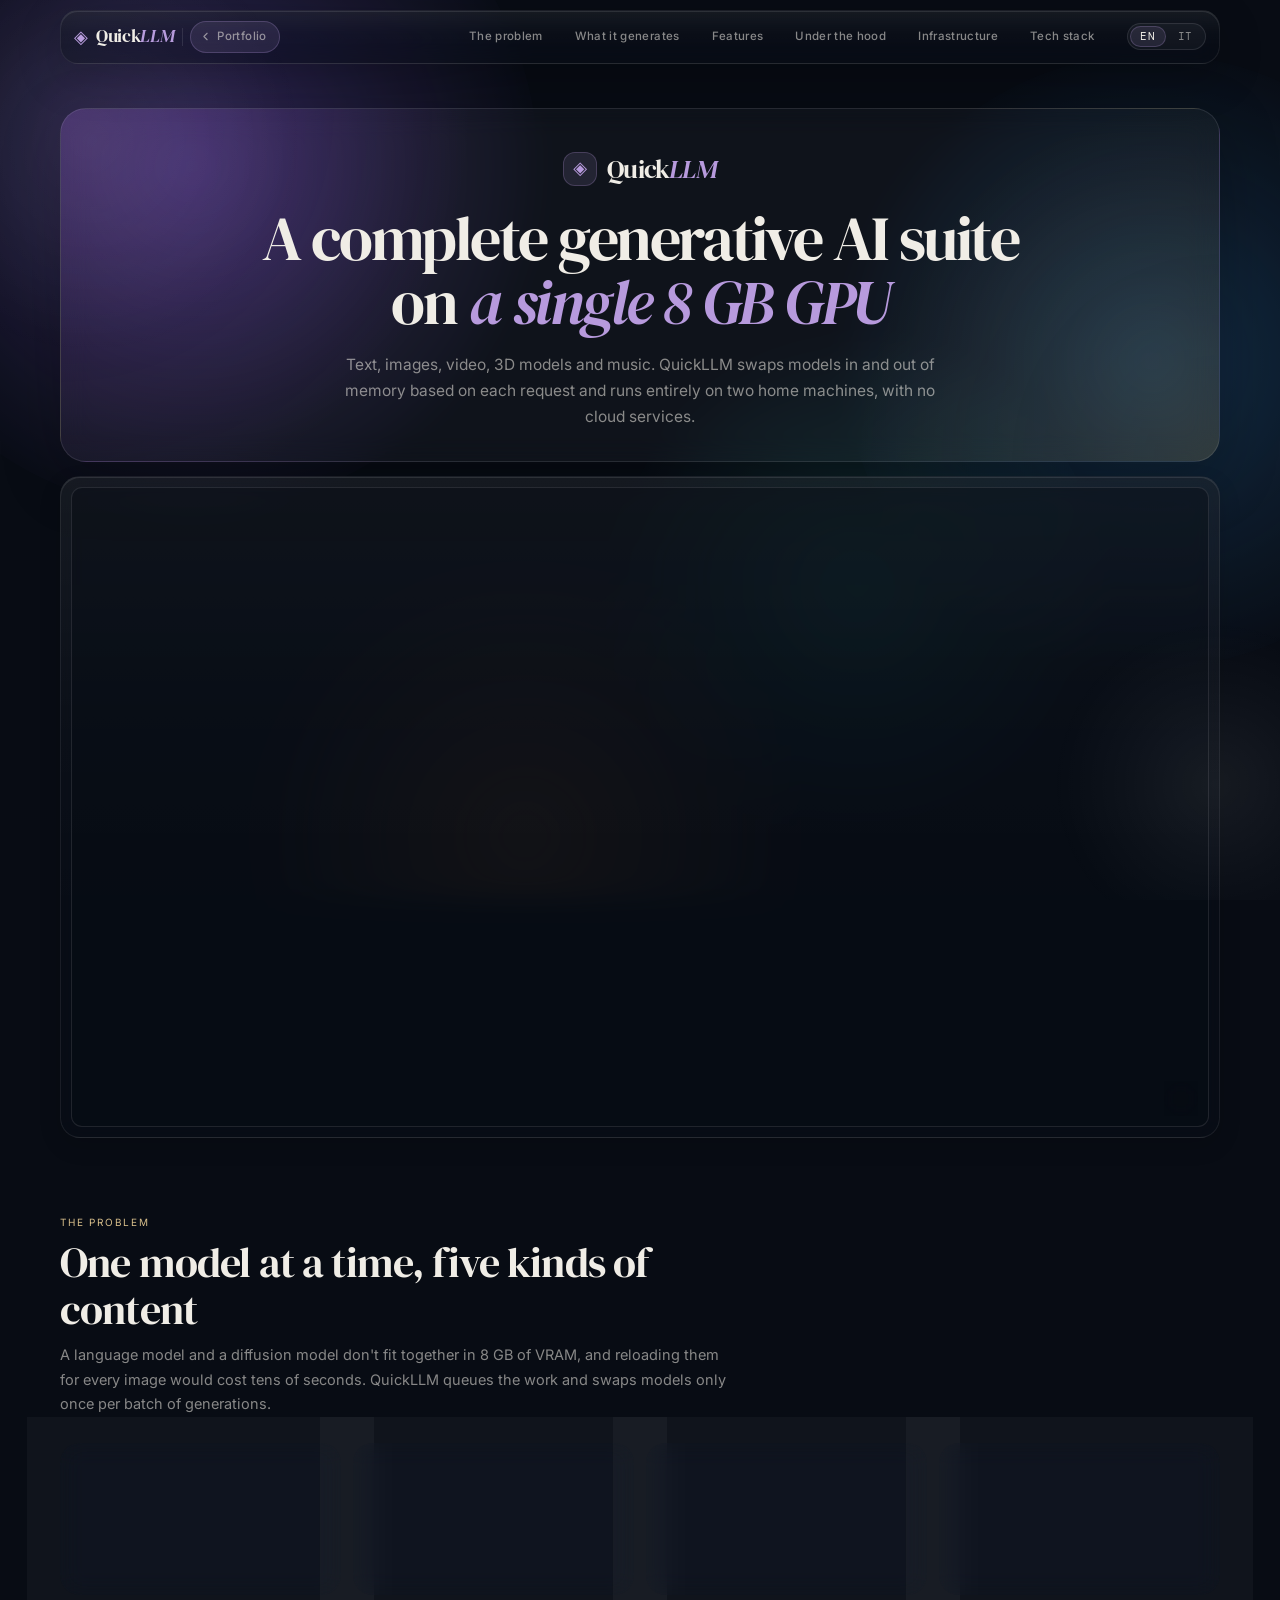
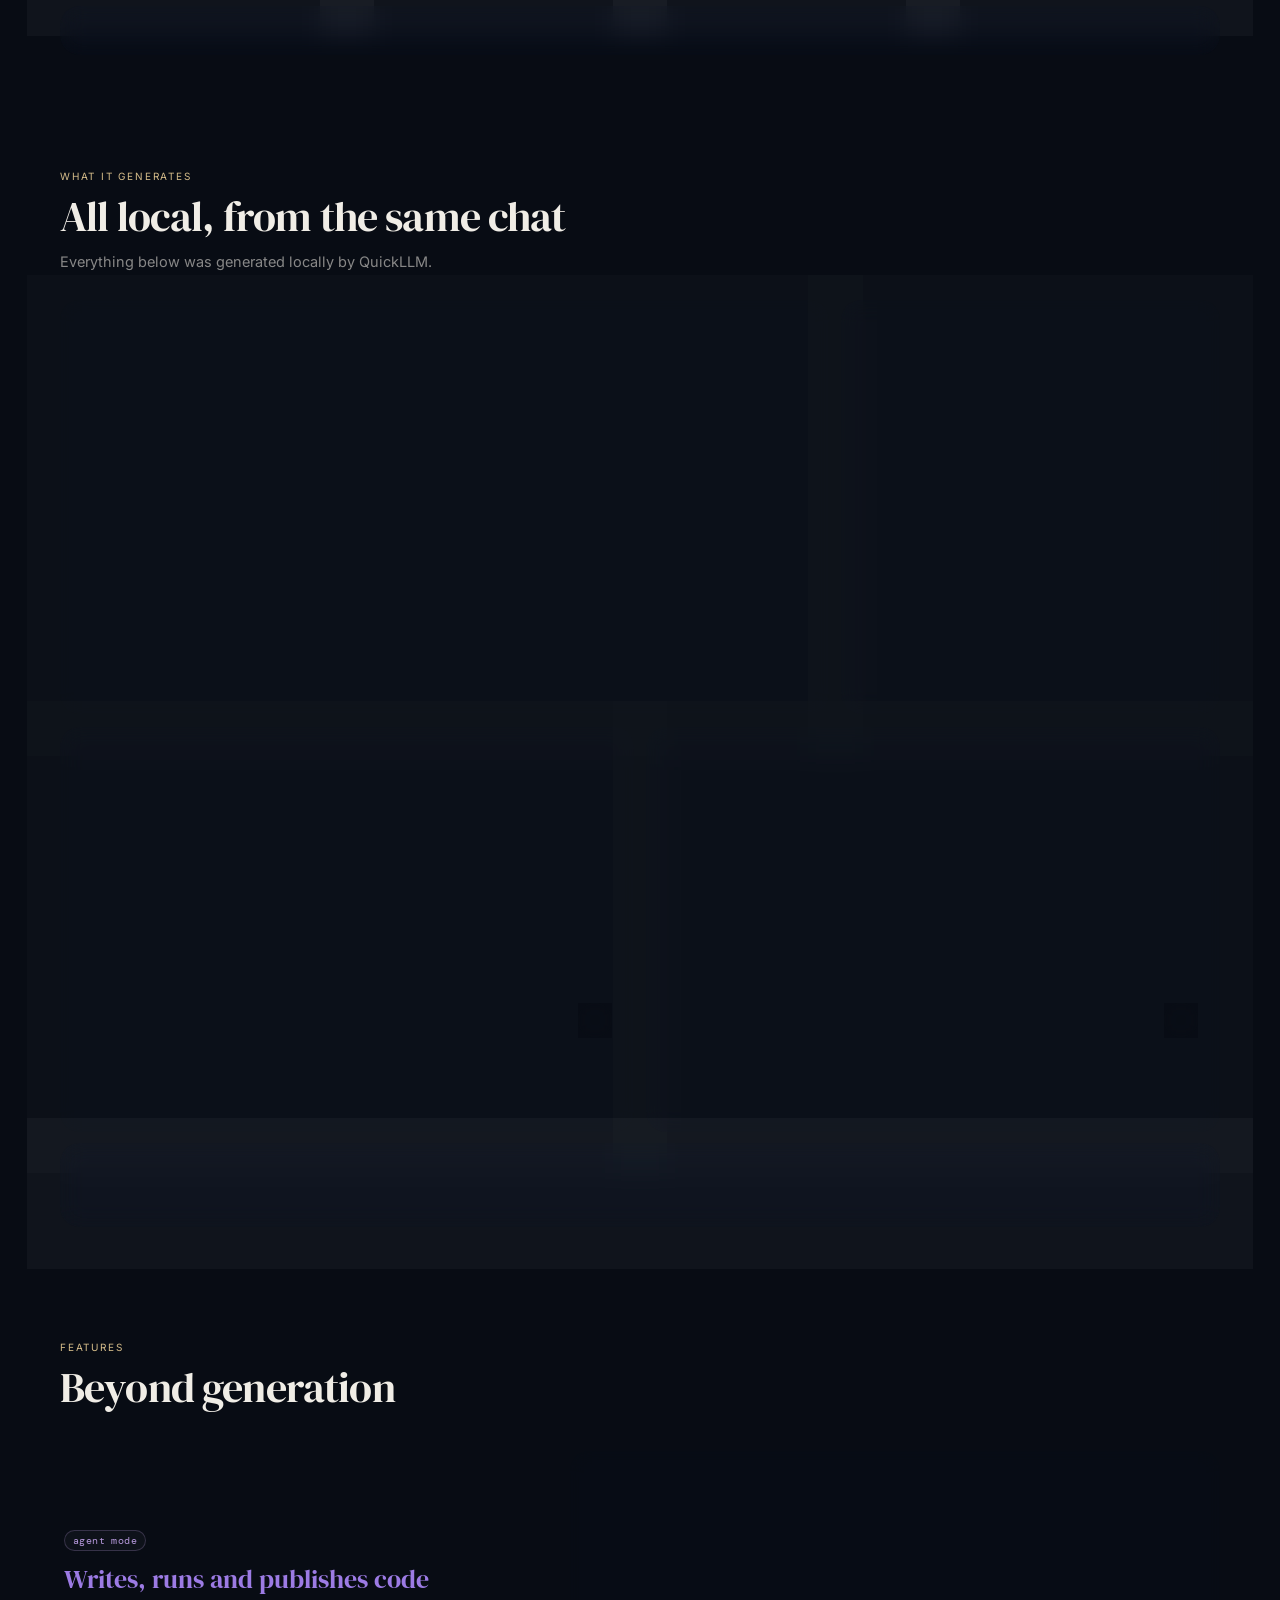
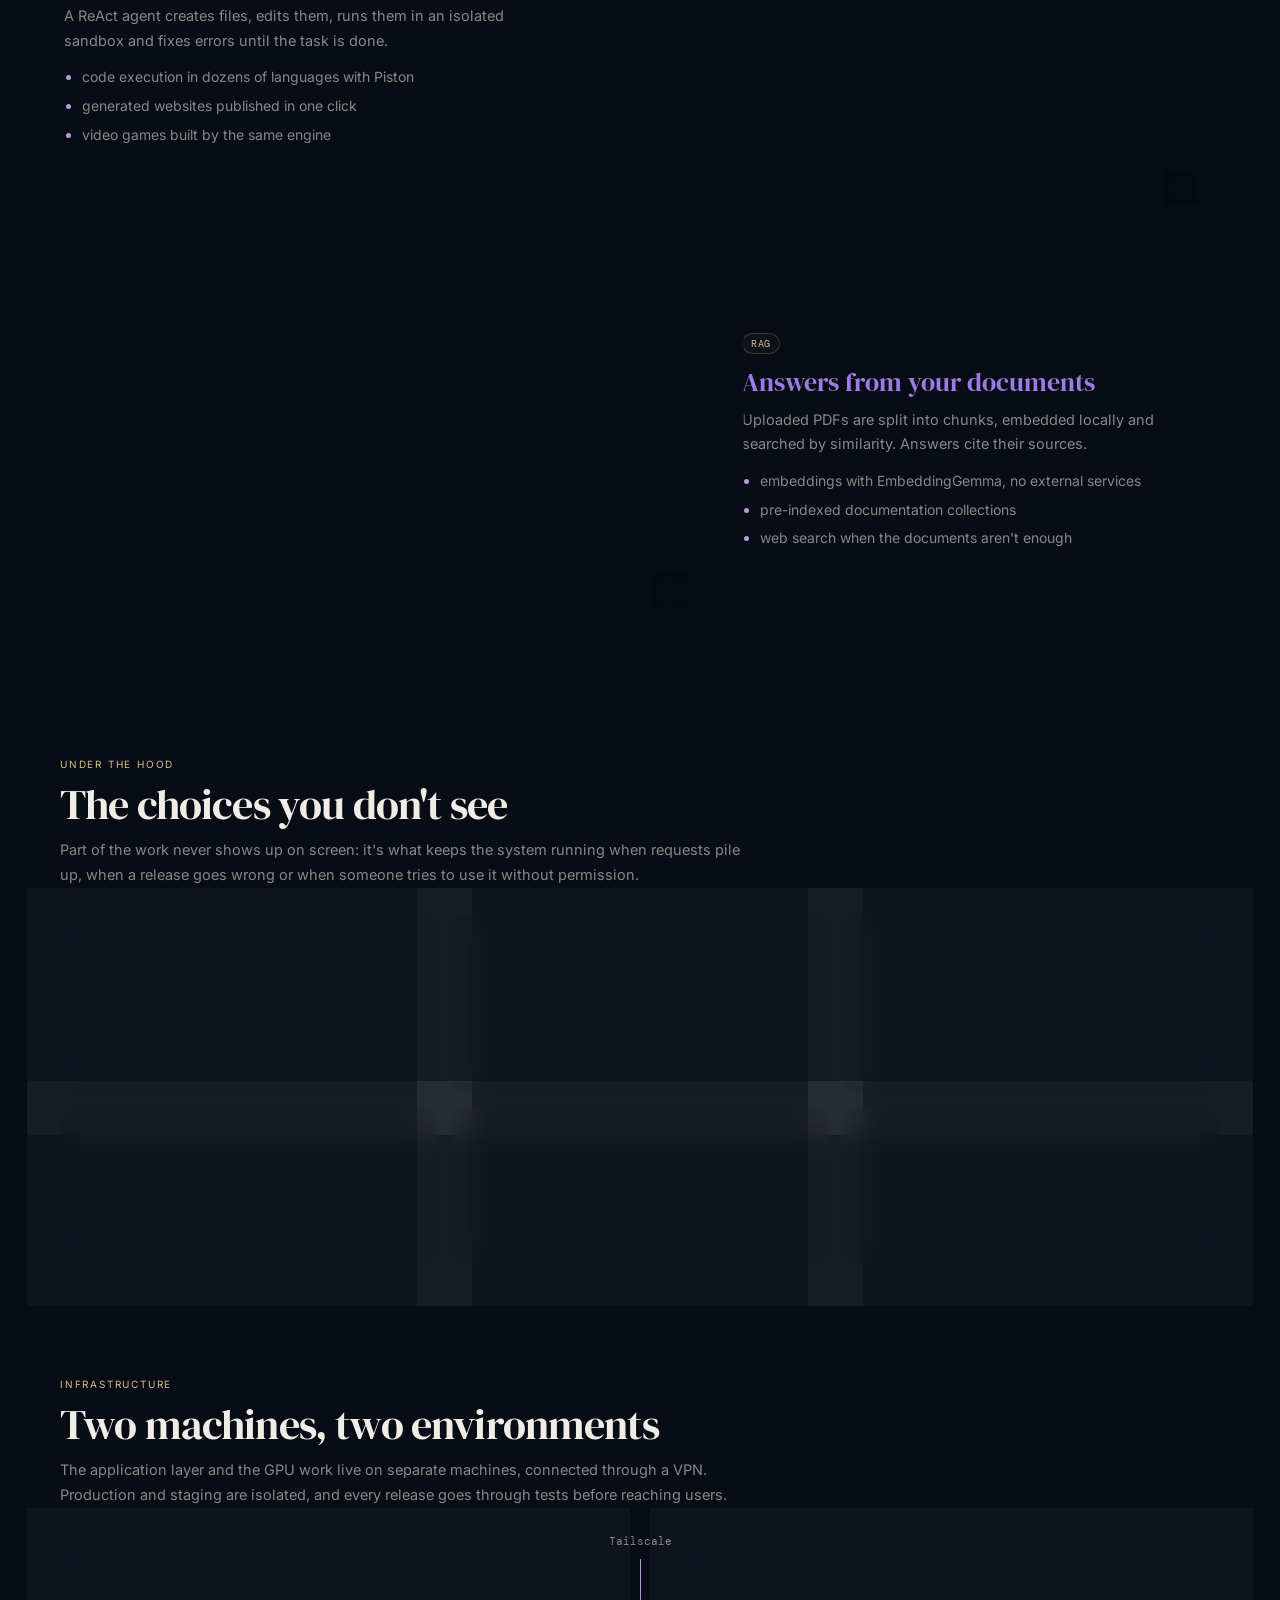
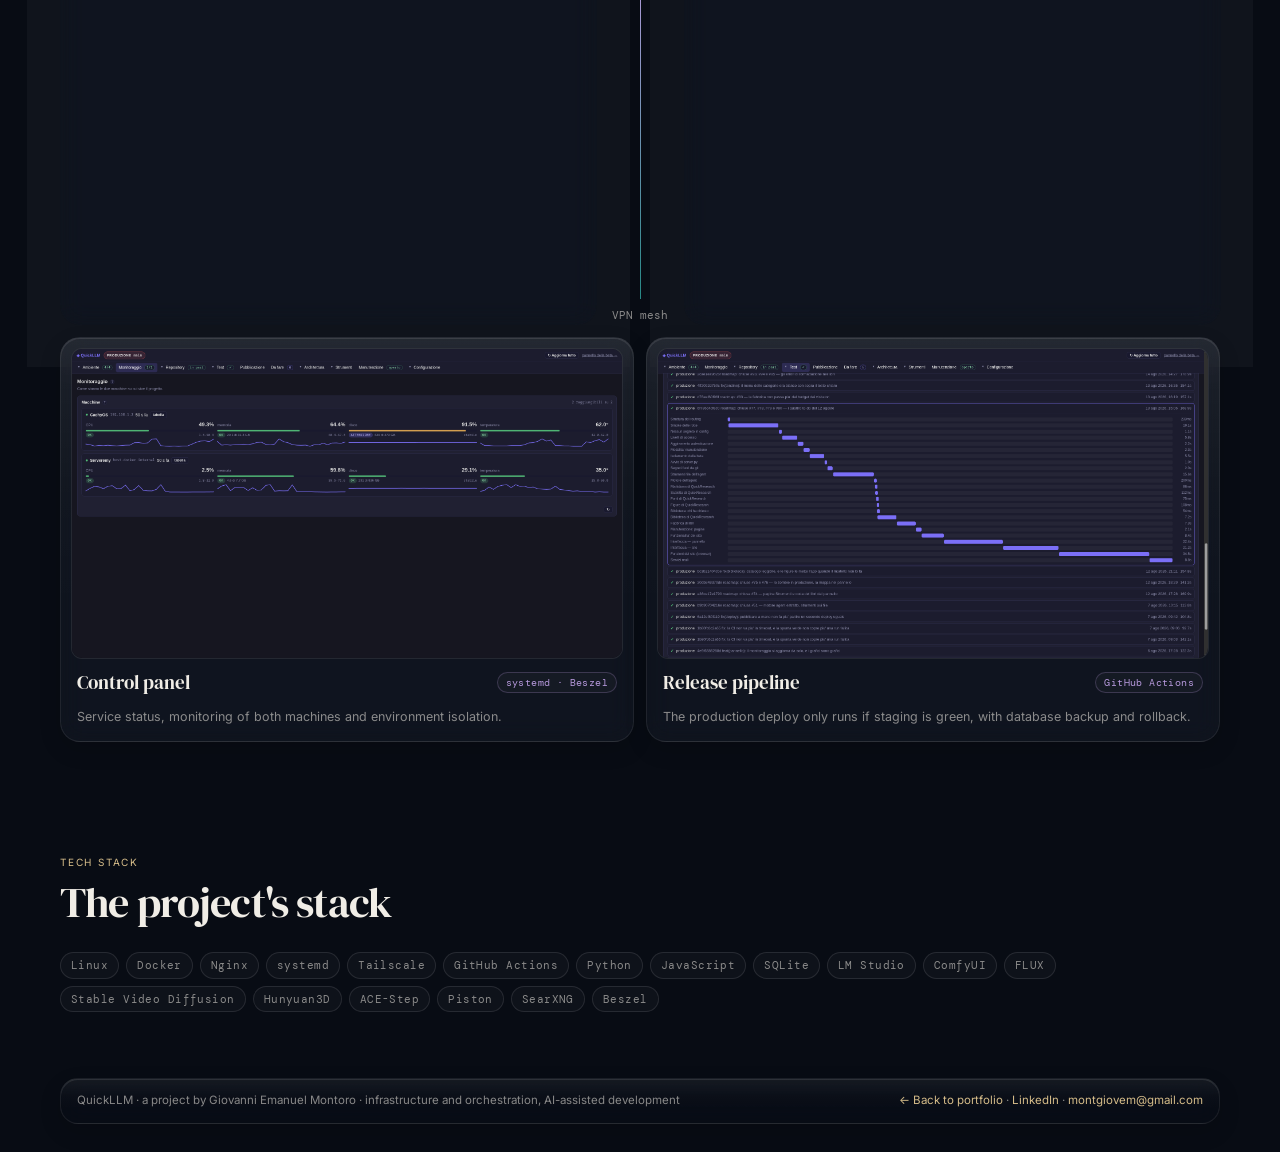
==== commit 321ded69: "QuickLLM showcase: add back-to-portfolio link in topbar and footer Discreet accent pill next to the " ====
--- a/quickllm/index.html
+++ b/quickllm/index.html
@@ -40,6 +40,7 @@
   <div class="wrap">
     <div class="glass">
       <a class="app-logo" href="#"><span class="logo-icon">◈</span><span class="logo-text">Quick<em>LLM</em></span></a>
+      <a class="back-portfolio" href="../#projects"><svg viewBox="0 0 24 24" aria-hidden="true"><path d="M15 18l-6-6 6-6"/></svg><span data-i18n="nav.back">Portfolio</span></a>
       <nav class="nav">
         <a href="#problem" data-i18n="nav.problem">The problem</a>
         <a href="#generate" data-i18n="nav.generate">What it generates</a>
@@ -369,7 +370,7 @@
   <div class="wrap">
     <div class="glass">
       <span data-i18n="footer">QuickLLM · a project by Giovanni Emanuel Montoro · infrastructure and orchestration, AI-assisted development</span>
-      <span><a href="https://www.linkedin.com/in/giovanni-emanuel-montoro-bb42462a5/">LinkedIn</a> · <a href="mailto:montgiovem@gmail.com">montgiovem@gmail.com</a></span>
+      <span><a href="../#projects" class="back-link" data-i18n="footer.back">← Back to portfolio</a> · <a href="https://www.linkedin.com/in/giovanni-emanuel-montoro-bb42462a5/">LinkedIn</a> · <a href="mailto:montgiovem@gmail.com">montgiovem@gmail.com</a></span>
     </div>
   </div>
 </footer>
@@ -382,6 +383,8 @@
 <script>
   /* ---------- Lingua: inglese nel markup, italiano qui sotto ---------- */
   const IT = {
+  "nav.back": "Portfolio",
+  "footer.back": "← Torna al portfolio",
   "nav.problem": "Il problema",
   "nav.generate": "Cosa genera",
   "nav.features": "Funzionalità",
@@ -504,6 +507,10 @@
     try { localStorage.setItem('quickllm-lang', lang); } catch (e) {}
   }
   document.querySelectorAll('.lang-switch button').forEach(b => b.addEventListener('click', () => setLang(b.dataset.lang)));
+  /* Tornando al portfolio, porta con sé la lingua scelta qui */
+  document.querySelectorAll('.back-portfolio, .back-link').forEach(a => a.addEventListener('click', () => {
+    try { localStorage.setItem('portfolio-lang', lang); } catch (e) {}
+  }));
 
   /* ---------- Video in loop: nessun controllo di avanzamento, solo pausa e ripresa ---------- */
   const reduceMotion = window.matchMedia('(prefers-reduced-motion: reduce)').matches;
--- a/quickllm/style.css
+++ b/quickllm/style.css
@@ -89,6 +89,19 @@
 .logo-icon { font-size: 18px; color: var(--accent); line-height: 1; }
 .logo-text { font-family: var(--font-serif); font-size: 18px; letter-spacing: -.3px; }
 .logo-text em { color: var(--accent); font-style: italic; }
+/* Ritorno al portfolio: pillola discreta accanto al logo, separata da un filetto */
+.back-portfolio {
+  display: inline-flex; align-items: center; gap: 5px; flex: none;
+  margin-left: 4px; padding: 5px 12px 5px 8px; border-radius: 999px;
+  font-size: 11.5px; font-weight: 500; letter-spacing: .03em; color: var(--text-muted);
+  border: 1px solid var(--accent-border); background: var(--accent-dim);
+  position: relative; transition: background .18s, border-color .18s, color .18s;
+}
+.back-portfolio::before { content: ""; position: absolute; left: -9px; top: 20%; bottom: 20%; width: 1px; background: var(--glass-border); }
+.back-portfolio svg { width: 13px; height: 13px; fill: none; stroke: currentColor; stroke-width: 2; stroke-linecap: round; stroke-linejoin: round; transition: transform .18s; }
+.back-portfolio:hover { color: var(--text); background: rgba(183,154,221,.2); border-color: rgba(183,154,221,.45); text-decoration: none; }
+.back-portfolio:hover svg { transform: translateX(-2px); }
+.back-portfolio:focus-visible { outline: 2px solid var(--accent); outline-offset: 2px; }
 .nav { display: flex; gap: 6px; margin-left: auto; }
 .nav a {
   color: var(--text-muted); font-size: 11.5px; font-weight: 500; letter-spacing: .03em;
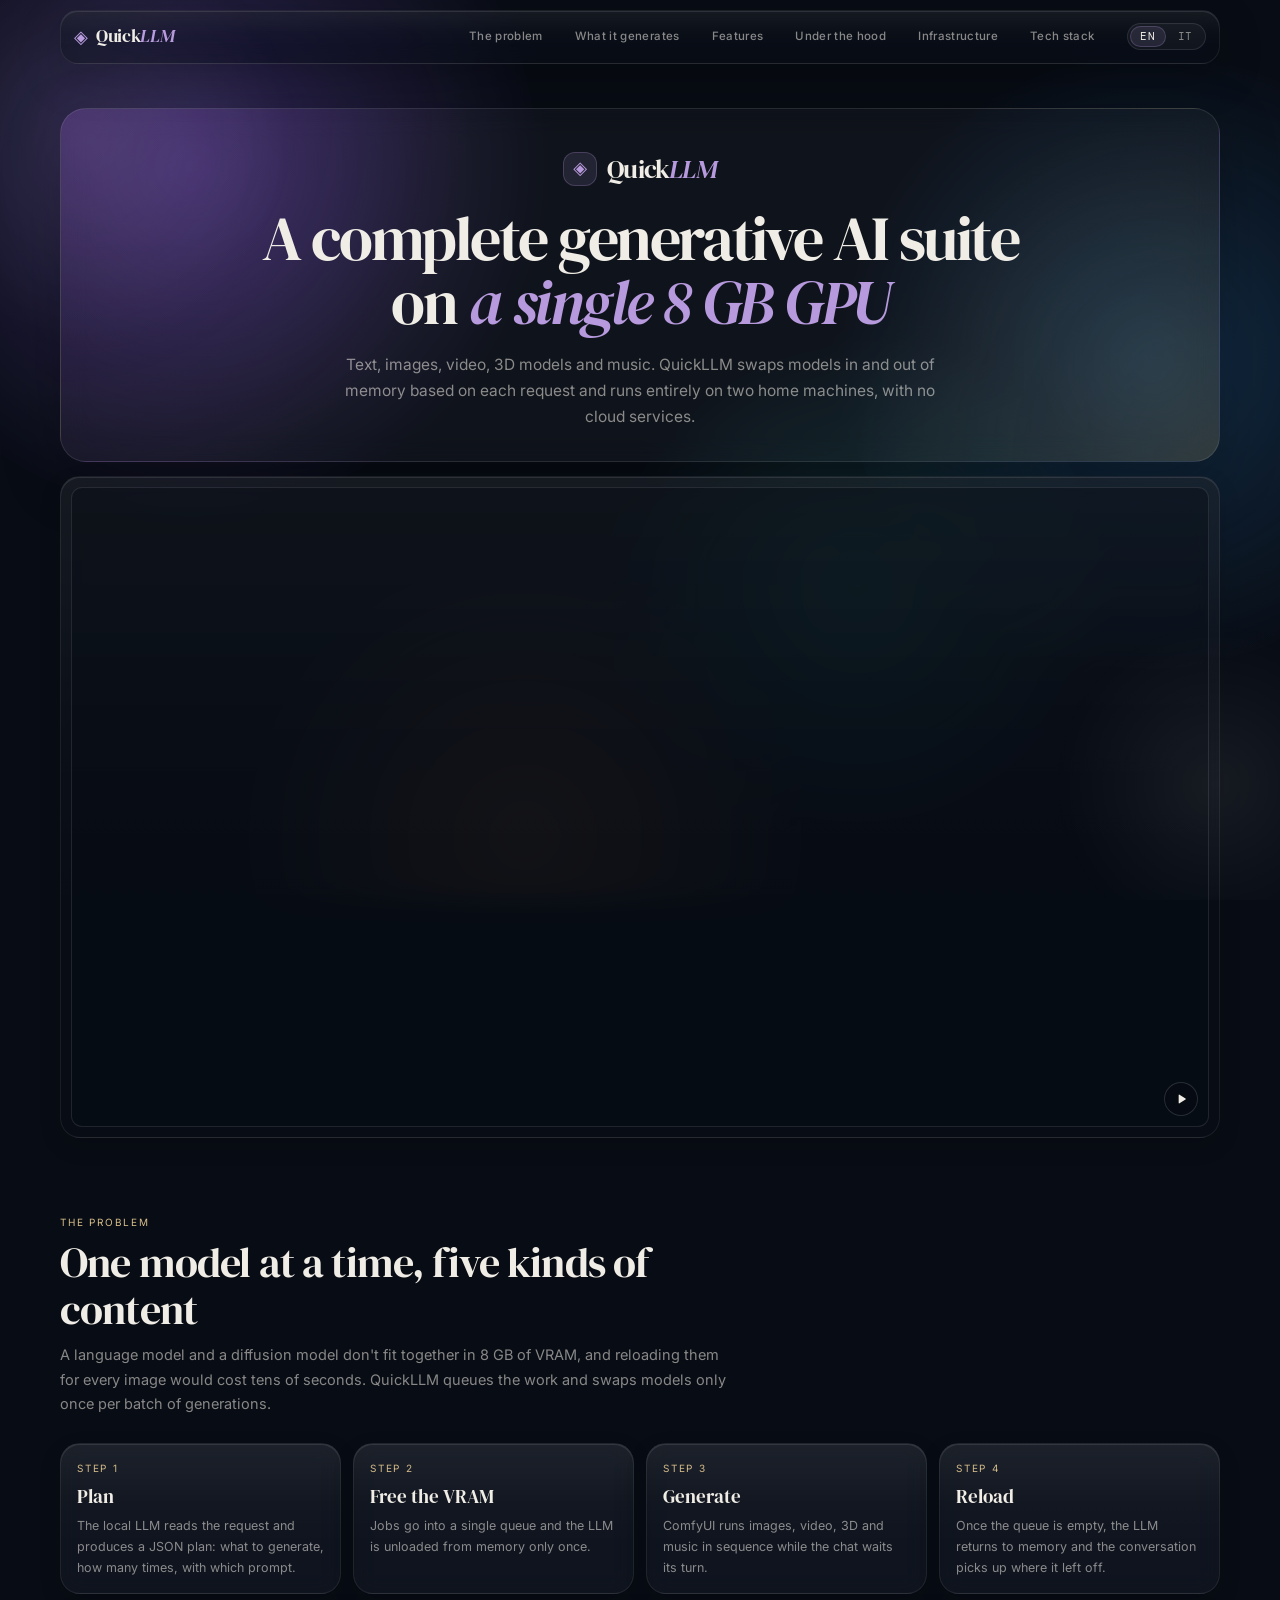
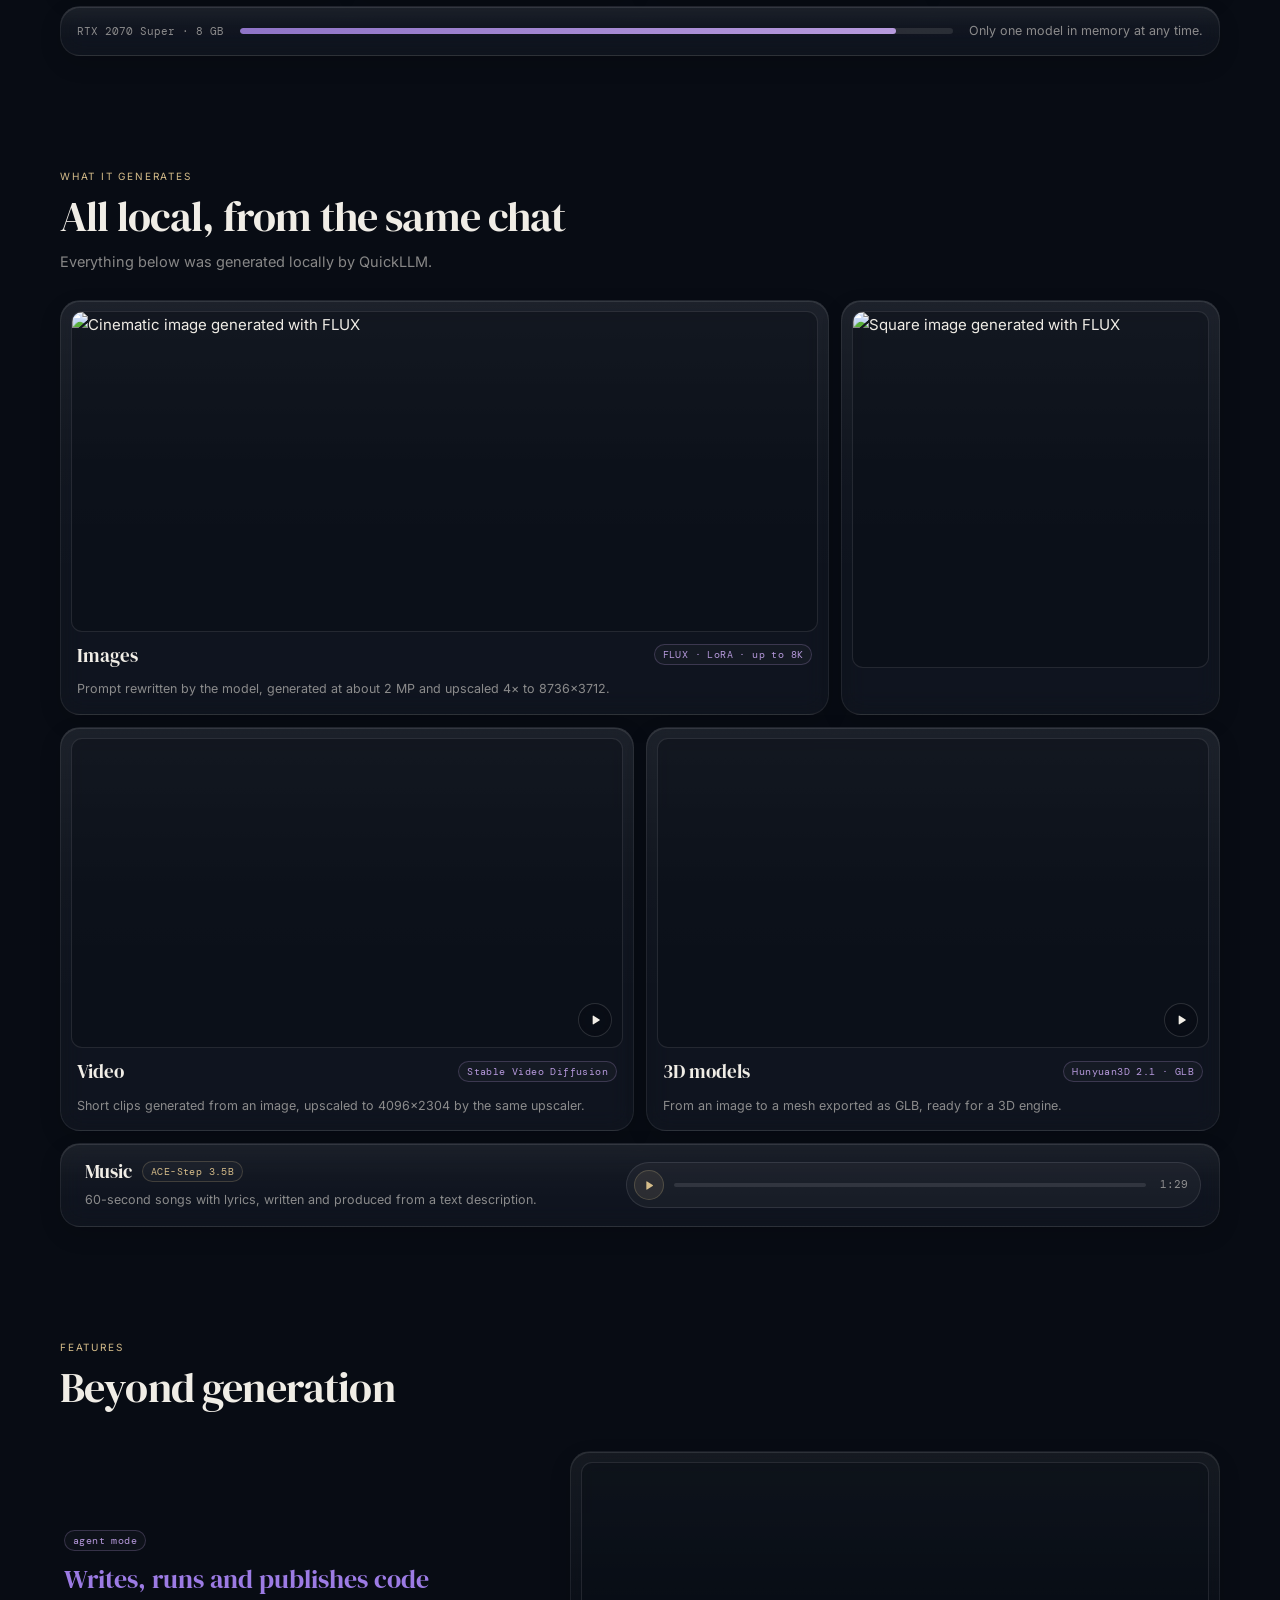
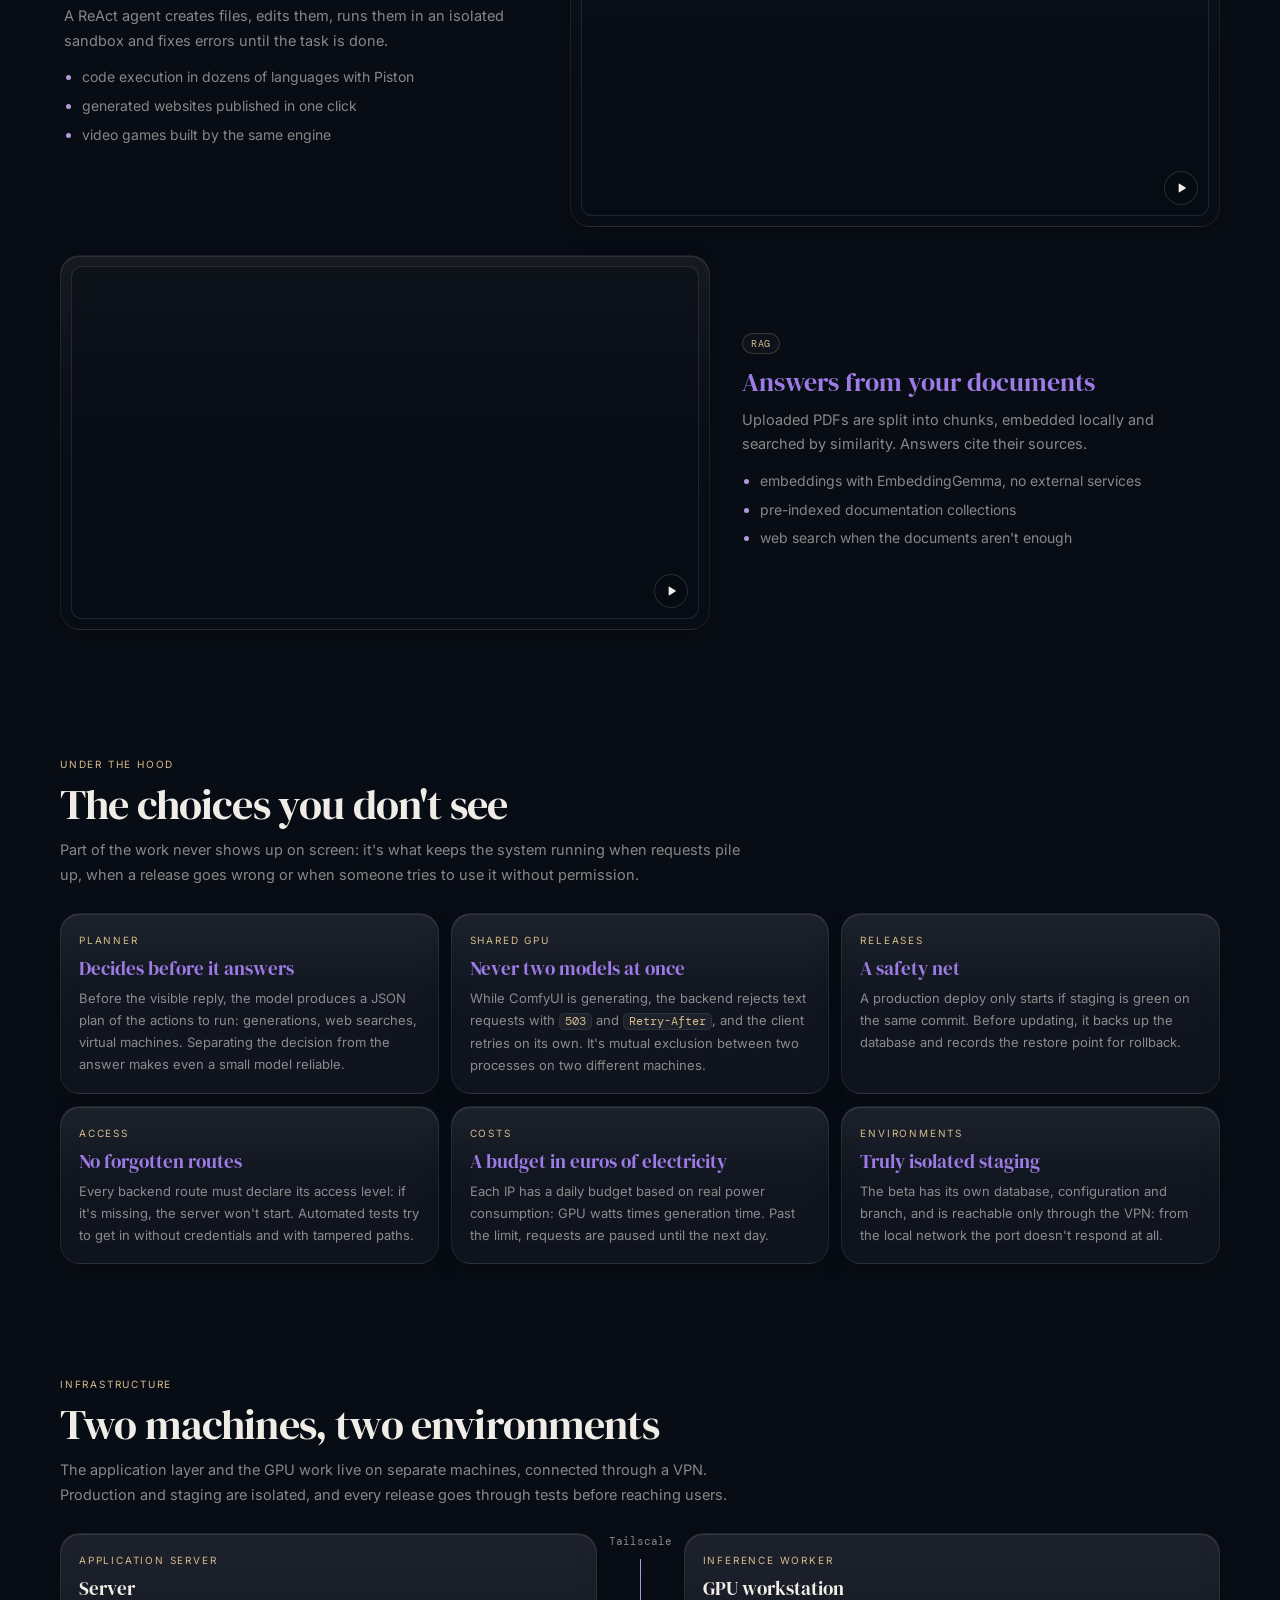
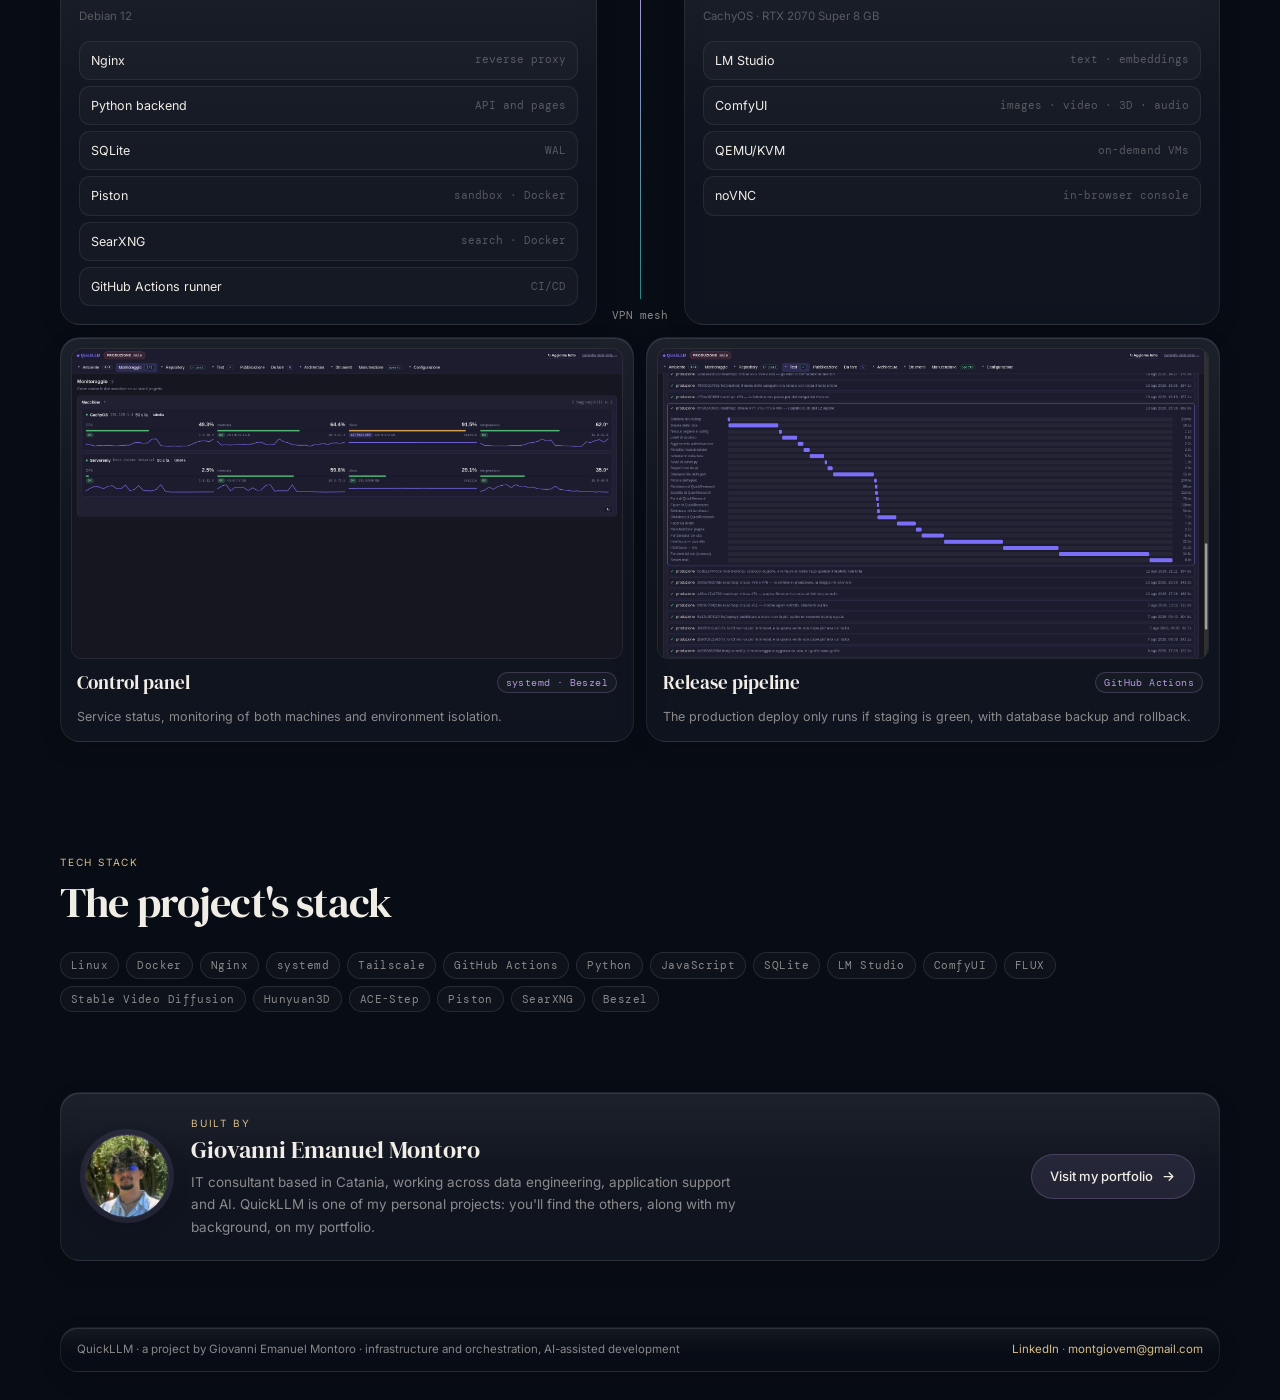
==== commit 204677d2: "QuickLLM showcase: replace topbar back link with an author section Visitors don't always arrive from" ====
--- a/quickllm/index.html
+++ b/quickllm/index.html
@@ -40,7 +40,6 @@
   <div class="wrap">
     <div class="glass">
       <a class="app-logo" href="#"><span class="logo-icon">◈</span><span class="logo-text">Quick<em>LLM</em></span></a>
-      <a class="back-portfolio" href="../#projects"><svg viewBox="0 0 24 24" aria-hidden="true"><path d="M15 18l-6-6 6-6"/></svg><span data-i18n="nav.back">Portfolio</span></a>
       <nav class="nav">
         <a href="#problem" data-i18n="nav.problem">The problem</a>
         <a href="#generate" data-i18n="nav.generate">What it generates</a>
@@ -364,13 +363,28 @@
     </div>
   </section>
 
+  <!-- ================= AUTORE ================= -->
+  <section id="author" class="author">
+    <div class="wrap">
+      <div class="card author-card">
+        <img class="author-photo" src="../assets/preview.png" alt="Giovanni Emanuel Montoro" loading="lazy">
+        <div class="author-text">
+          <span class="kicker" data-i18n="author.kicker">Built by</span>
+          <span class="author-name">Giovanni Emanuel Montoro</span>
+          <p data-i18n="author.text">IT consultant based in Catania, working across data engineering, application support and AI. QuickLLM is one of my personal projects: you'll find the others, along with my background, on my portfolio.</p>
+        </div>
+        <a class="author-cta" href="../"><span data-i18n="author.cta">Visit my portfolio</span><svg viewBox="0 0 24 24" aria-hidden="true"><path d="M5 12h14M13 6l6 6-6 6"/></svg></a>
+      </div>
+    </div>
+  </section>
+
 </main>
 
 <footer>
   <div class="wrap">
     <div class="glass">
       <span data-i18n="footer">QuickLLM · a project by Giovanni Emanuel Montoro · infrastructure and orchestration, AI-assisted development</span>
-      <span><a href="../#projects" class="back-link" data-i18n="footer.back">← Back to portfolio</a> · <a href="https://www.linkedin.com/in/giovanni-emanuel-montoro-bb42462a5/">LinkedIn</a> · <a href="mailto:montgiovem@gmail.com">montgiovem@gmail.com</a></span>
+      <span><a href="https://www.linkedin.com/in/giovanni-emanuel-montoro-bb42462a5/">LinkedIn</a> · <a href="mailto:montgiovem@gmail.com">montgiovem@gmail.com</a></span>
     </div>
   </div>
 </footer>
@@ -383,8 +397,6 @@
 <script>
   /* ---------- Lingua: inglese nel markup, italiano qui sotto ---------- */
   const IT = {
-  "nav.back": "Portfolio",
-  "footer.back": "← Torna al portfolio",
   "nav.problem": "Il problema",
   "nav.generate": "Cosa genera",
   "nav.features": "Funzionalità",
@@ -472,6 +484,9 @@
   "pipe.d": "Il deploy in produzione parte solo se lo staging è verde, con backup del database e rollback.",
   "stack.kicker": "Tecnologie",
   "stack.title": "Lo stack del progetto",
+  "author.kicker": "Realizzato da",
+  "author.text": "Consulente IT a Catania, tra data engineering, application support e intelligenza artificiale. QuickLLM è uno dei miei progetti personali: gli altri, insieme al mio percorso, li trovi nel portfolio.",
+  "author.cta": "Visita il mio portfolio",
   "footer": "QuickLLM · progetto di Giovanni Emanuel Montoro · infrastruttura e orchestrazione, sviluppo assistito da AI",
   "alt.cinematic": "Immagine cinematografica generata con FLUX",
   "alt.square": "Immagine quadrata generata con FLUX",
@@ -508,7 +523,7 @@
   }
   document.querySelectorAll('.lang-switch button').forEach(b => b.addEventListener('click', () => setLang(b.dataset.lang)));
   /* Tornando al portfolio, porta con sé la lingua scelta qui */
-  document.querySelectorAll('.back-portfolio, .back-link').forEach(a => a.addEventListener('click', () => {
+  document.querySelectorAll('.author-cta').forEach(a => a.addEventListener('click', () => {
     try { localStorage.setItem('portfolio-lang', lang); } catch (e) {}
   }));
 
--- a/quickllm/style.css
+++ b/quickllm/style.css
@@ -89,19 +89,6 @@
 .logo-icon { font-size: 18px; color: var(--accent); line-height: 1; }
 .logo-text { font-family: var(--font-serif); font-size: 18px; letter-spacing: -.3px; }
 .logo-text em { color: var(--accent); font-style: italic; }
-/* Ritorno al portfolio: pillola discreta accanto al logo, separata da un filetto */
-.back-portfolio {
-  display: inline-flex; align-items: center; gap: 5px; flex: none;
-  margin-left: 4px; padding: 5px 12px 5px 8px; border-radius: 999px;
-  font-size: 11.5px; font-weight: 500; letter-spacing: .03em; color: var(--text-muted);
-  border: 1px solid var(--accent-border); background: var(--accent-dim);
-  position: relative; transition: background .18s, border-color .18s, color .18s;
-}
-.back-portfolio::before { content: ""; position: absolute; left: -9px; top: 20%; bottom: 20%; width: 1px; background: var(--glass-border); }
-.back-portfolio svg { width: 13px; height: 13px; fill: none; stroke: currentColor; stroke-width: 2; stroke-linecap: round; stroke-linejoin: round; transition: transform .18s; }
-.back-portfolio:hover { color: var(--text); background: rgba(183,154,221,.2); border-color: rgba(183,154,221,.45); text-decoration: none; }
-.back-portfolio:hover svg { transform: translateX(-2px); }
-.back-portfolio:focus-visible { outline: 2px solid var(--accent); outline-offset: 2px; }
 .nav { display: flex; gap: 6px; margin-left: auto; }
 .nav a {
   color: var(--text-muted); font-size: 11.5px; font-weight: 500; letter-spacing: .03em;
@@ -327,6 +314,25 @@
 /* Stack */
 .stack { display: flex; flex-wrap: wrap; gap: 7px; }
 .stack .badge { font-size: 11px; padding: 3px 10px; color: var(--text-muted); border-color: var(--glass-border); }
+
+/* Autore: chiusura della pagina con rimando al portfolio */
+.author { padding-top: 24px; }
+.author-card { display: flex; align-items: center; gap: 22px; padding: 22px 24px; }
+.author-photo { width: 84px; height: 84px; flex: none; border-radius: 50%; object-fit: cover; border: 1px solid var(--accent-border); box-shadow: 0 0 0 5px var(--accent-dim), var(--float-shadow-soft); }
+.author-text { flex: 1; min-width: 0; }
+.author-text .kicker { margin-bottom: 4px; }
+.author-name { display: block; font-family: var(--font-serif); font-size: 24px; line-height: 1.2; color: var(--text); }
+.author-text p { margin-top: 6px; max-width: 560px; font-size: 13.5px; line-height: 1.65; color: var(--text-muted); }
+.author-cta {
+  display: inline-flex; align-items: center; gap: 8px; flex: none;
+  padding: 10px 18px; border-radius: 999px; font-size: 13px; font-weight: 500; color: var(--text);
+  border: 1px solid var(--accent-border); background: var(--accent-dim);
+  transition: background .18s, border-color .18s;
+}
+.author-cta svg { width: 15px; height: 15px; fill: none; stroke: currentColor; stroke-width: 2; stroke-linecap: round; stroke-linejoin: round; transition: transform .18s; }
+.author-cta:hover { text-decoration: none; background: rgba(183,154,221,.2); border-color: rgba(183,154,221,.45); }
+.author-cta:hover svg { transform: translateX(3px); }
+.author-cta:focus-visible { outline: 2px solid var(--accent); outline-offset: 2px; }
 
 /* Footer: come .sidebar-bottom */
 footer { padding: 10px 0 28px; }
@@ -349,6 +355,8 @@
   .hero-panel { padding: 28px 18px 24px; border-radius: 20px; }
 }
 @media (max-width: 560px) {
+  .author-card { flex-direction: column; text-align: center; padding: 24px 18px; }
+  .author-text p { margin-left: auto; margin-right: auto; }
   .flow, .hood { grid-template-columns: 1fr; }
 }
 @media (prefers-reduced-motion: reduce) {
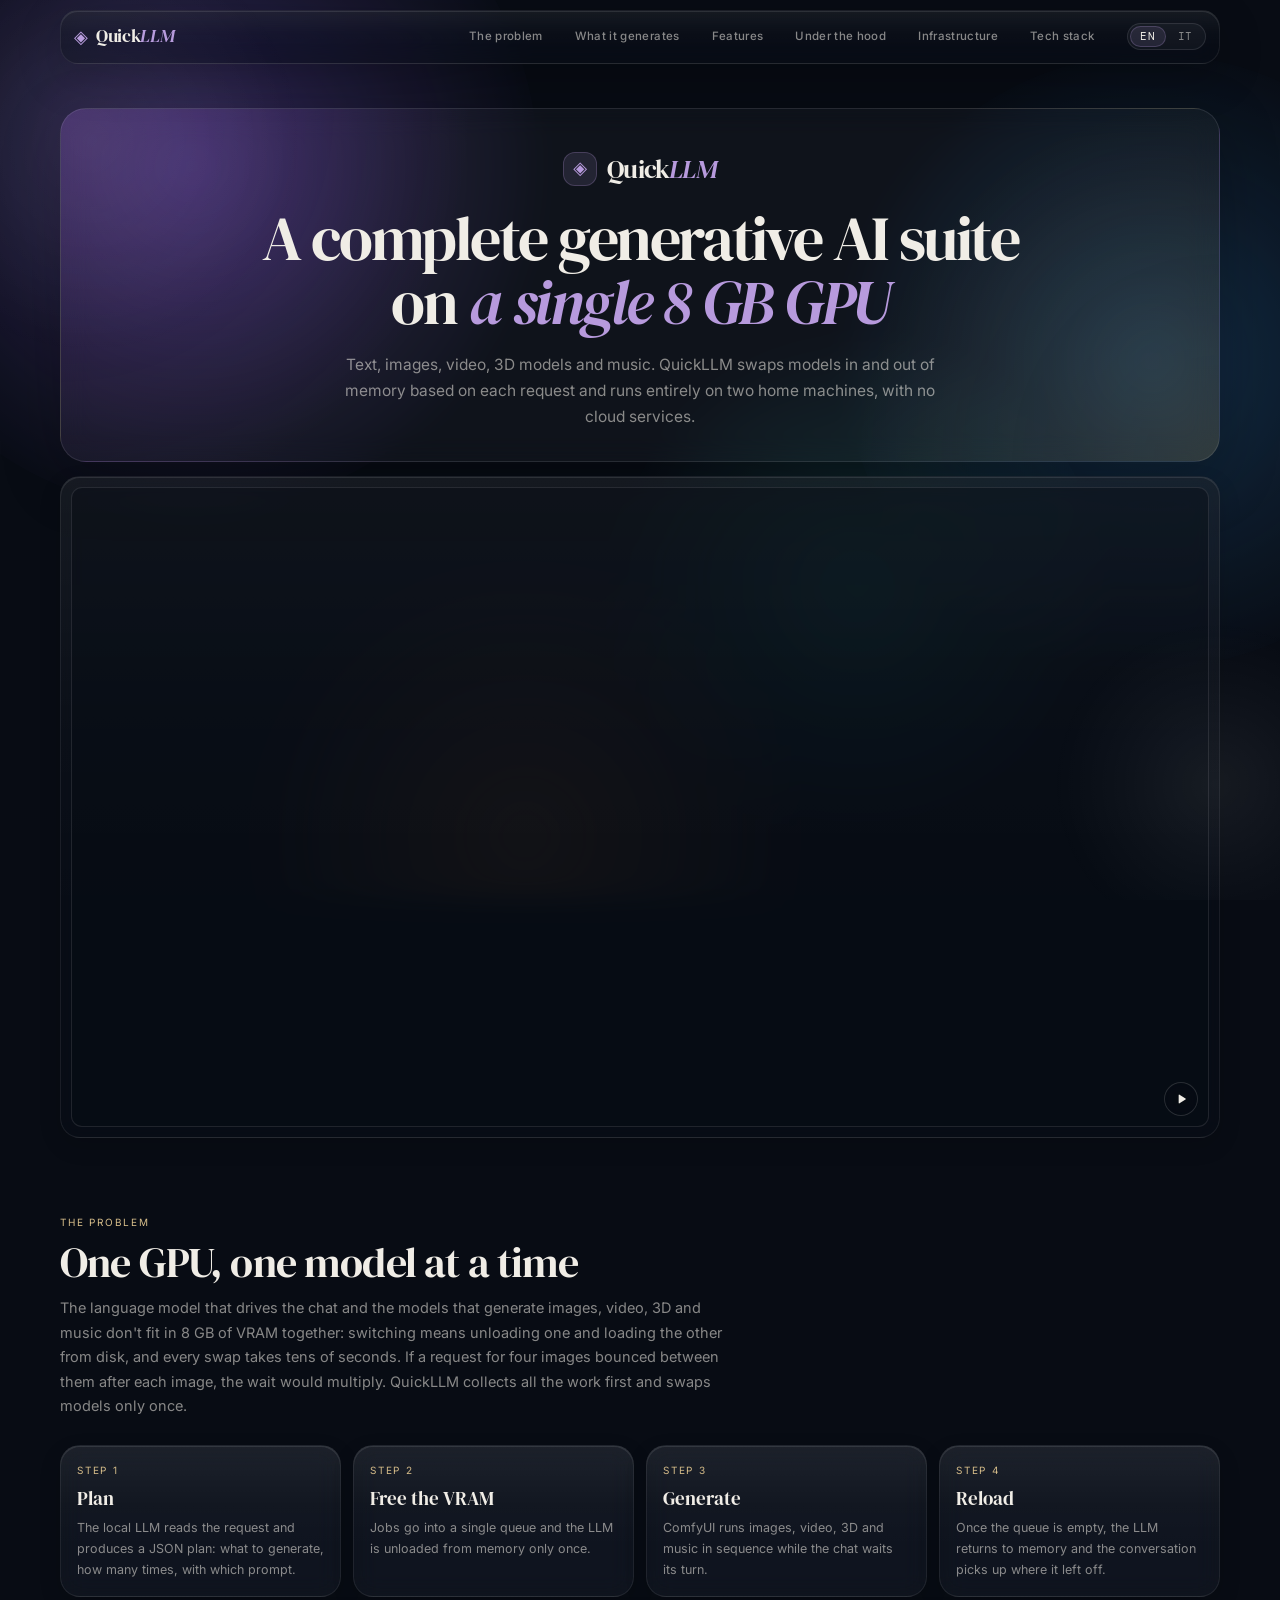
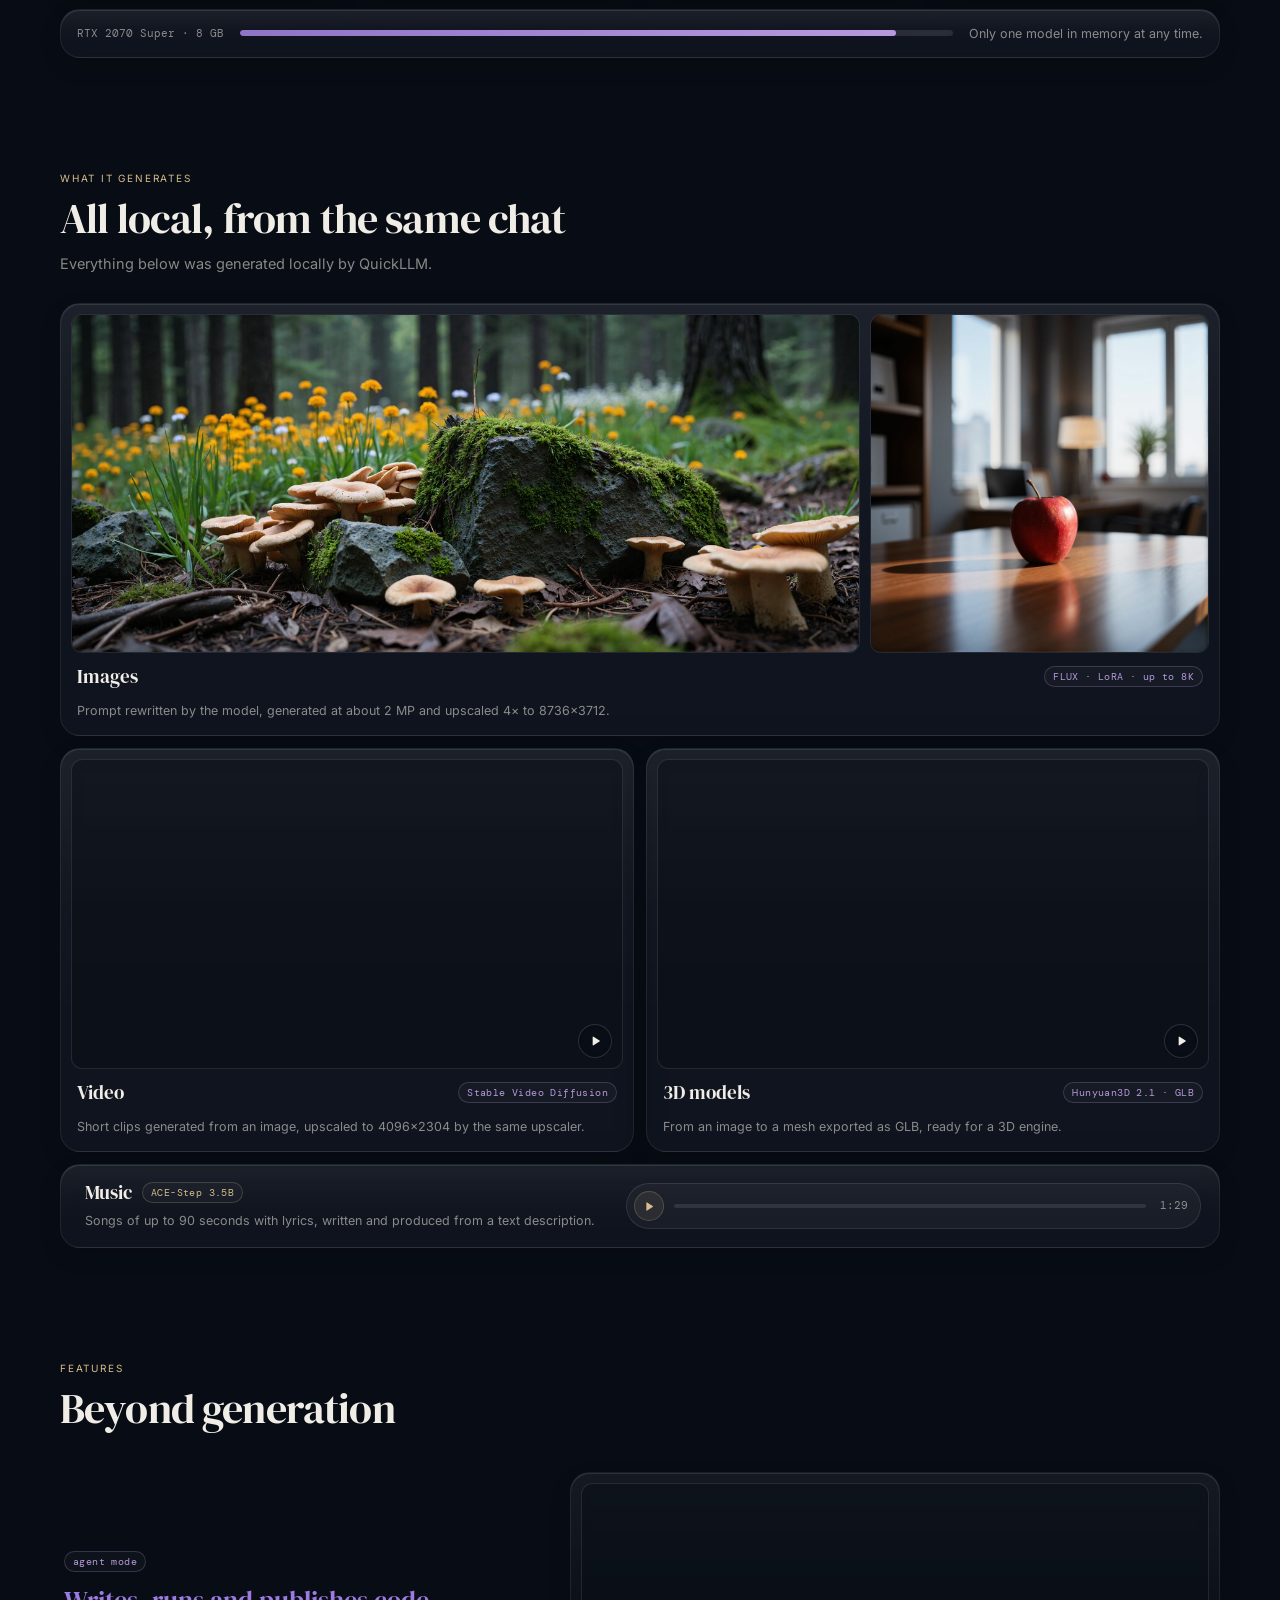
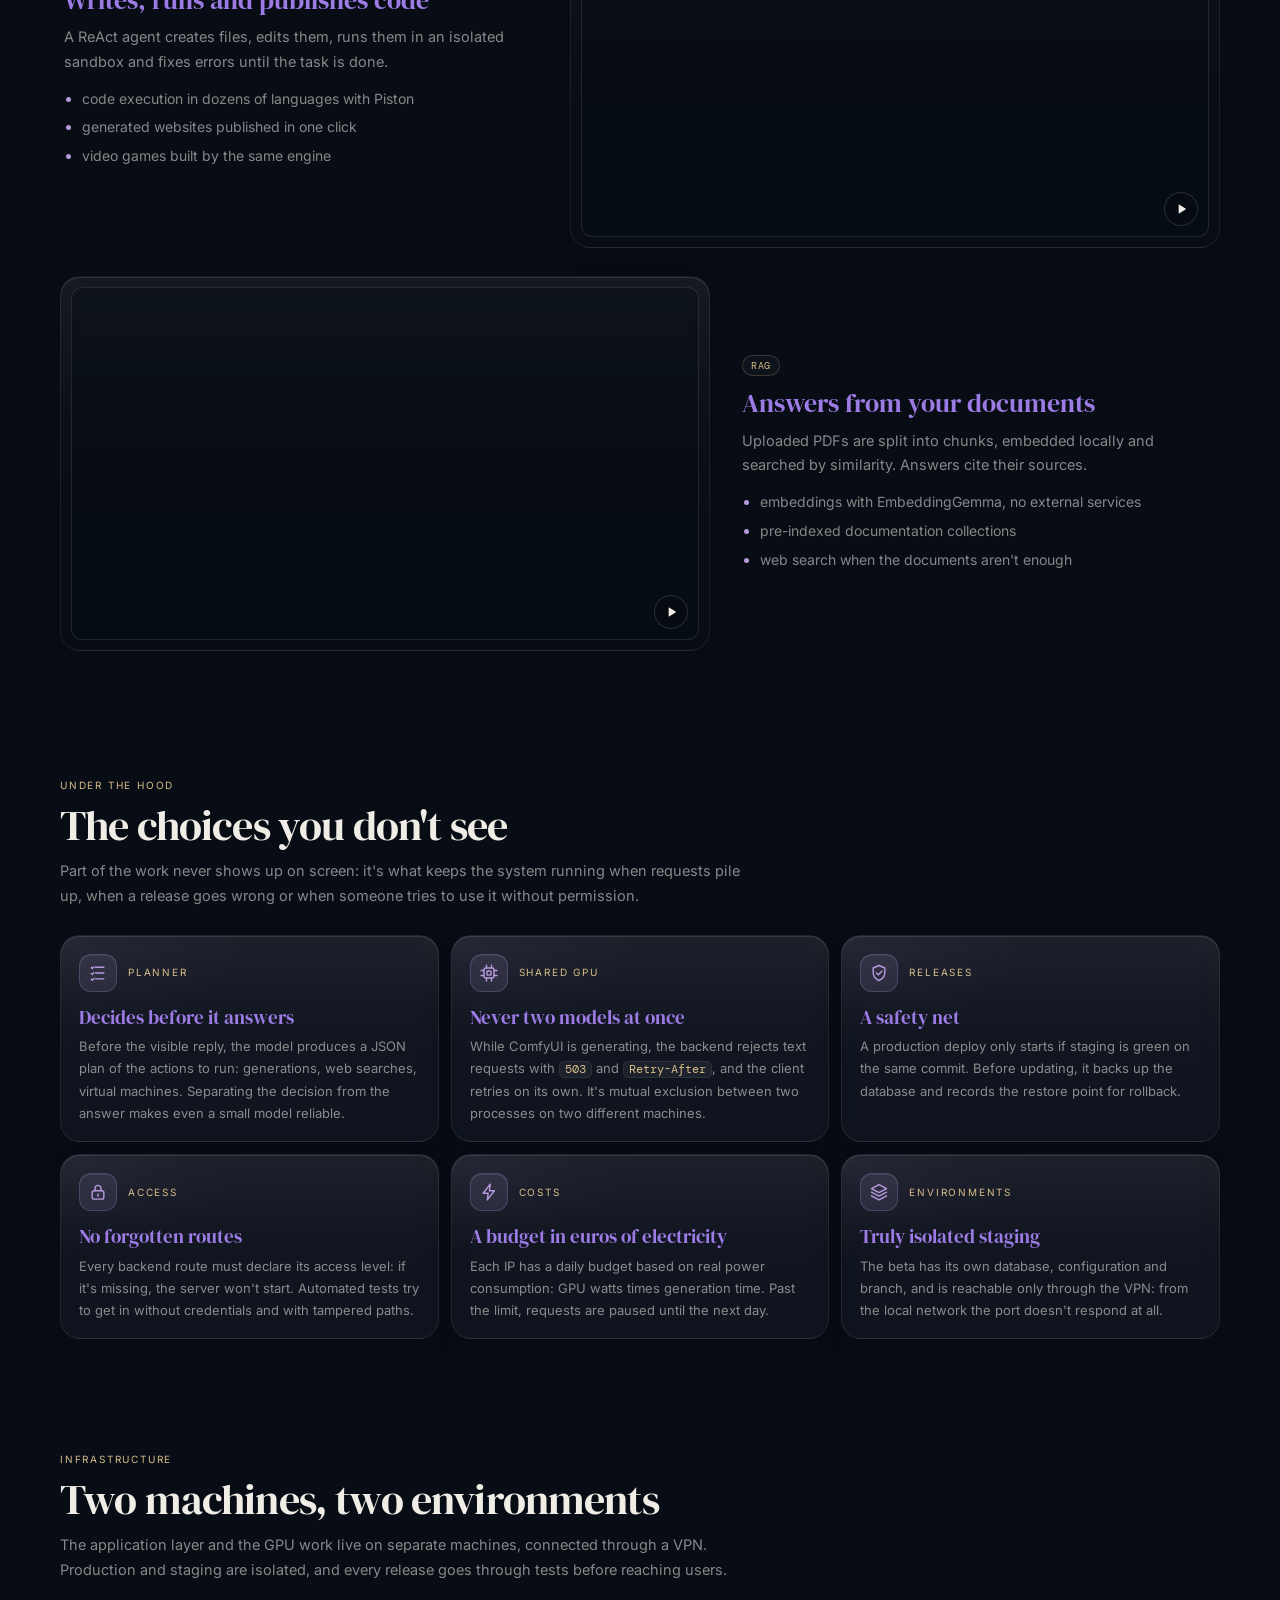
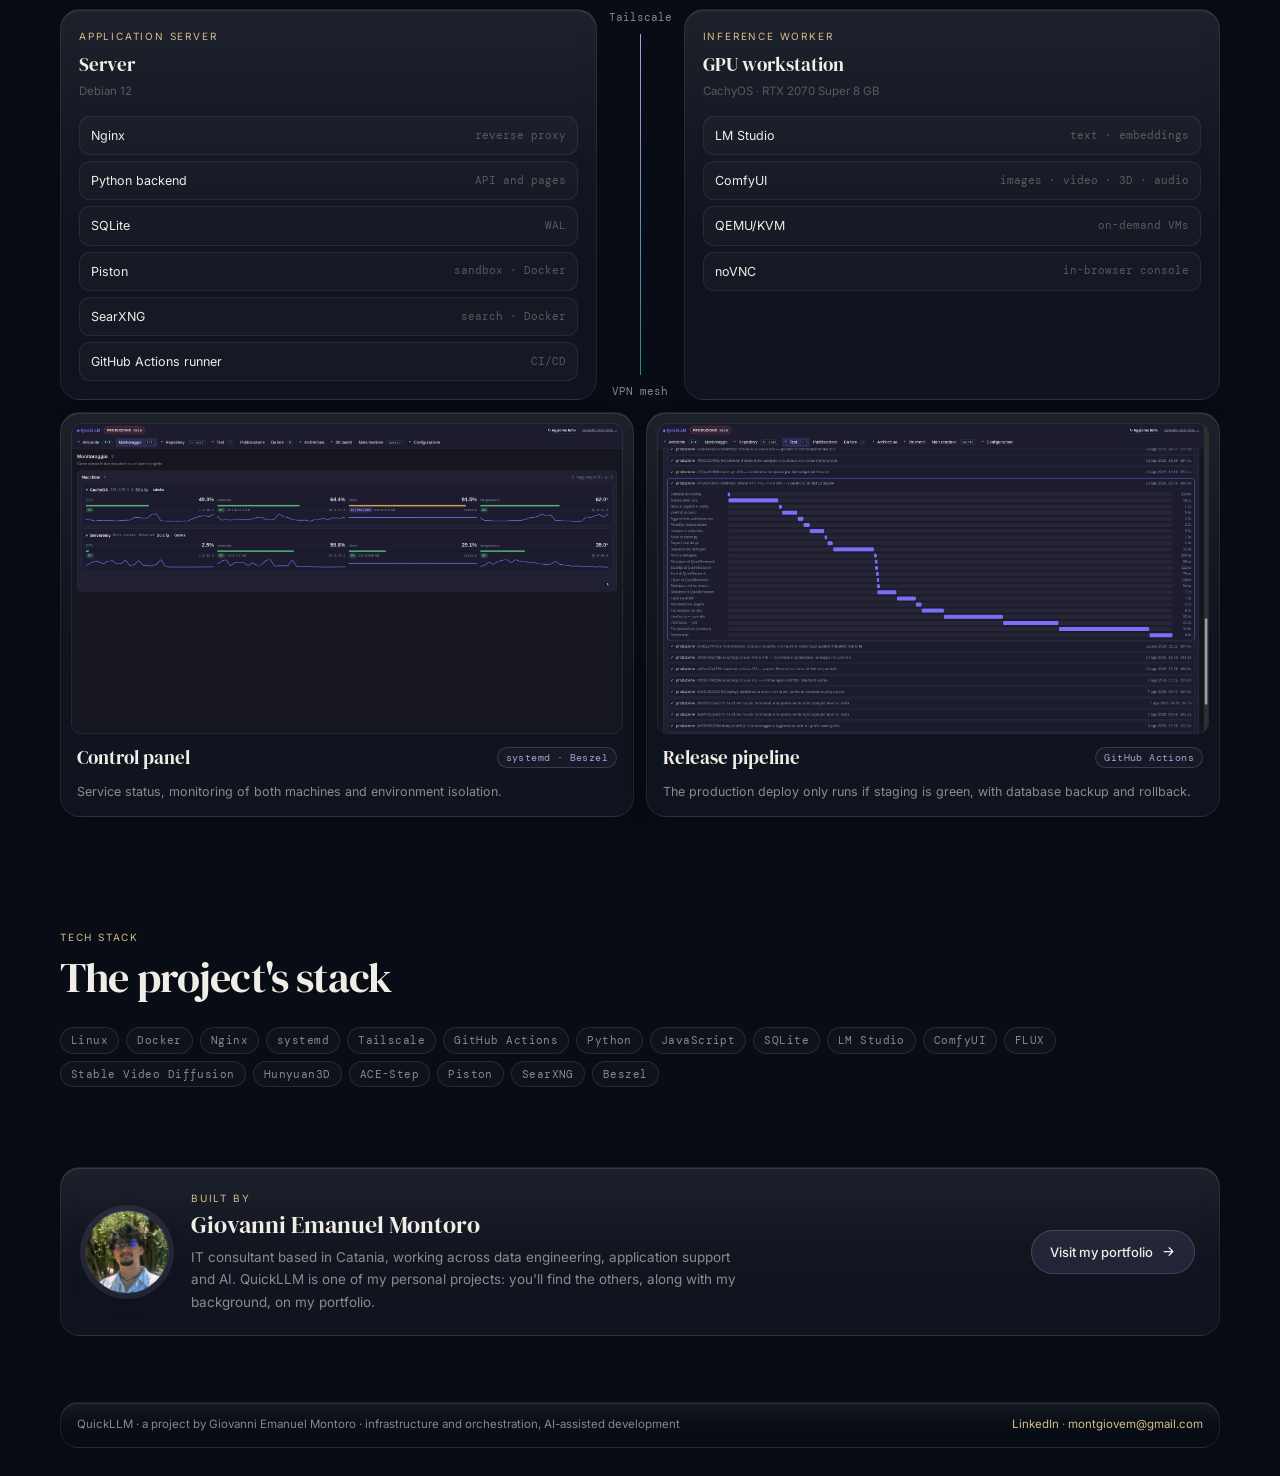
==== commit 27109496: "QuickLLM showcase" ====
--- a/quickllm/index.html
+++ b/quickllm/index.html
@@ -84,8 +84,8 @@
     <div class="wrap">
       <div class="section-head">
         <span class="kicker" data-i18n="problem.kicker">The problem</span>
-        <h2 data-i18n="problem.title">One model at a time, five kinds of content</h2>
-        <p data-i18n="problem.text">A language model and a diffusion model don't fit together in 8 GB of VRAM, and reloading them for every image would cost tens of seconds. QuickLLM queues the work and swaps models only once per batch of generations.</p>
+        <h2 data-i18n="problem.title">One GPU, one model at a time</h2>
+        <p data-i18n="problem.text">The language model that drives the chat and the models that generate images, video, 3D and music don't fit in 8 GB of VRAM together: switching means unloading one and loading the other from disk, and every swap takes tens of seconds. If a request for four images bounced between them after each image, the wait would multiply. QuickLLM collects all the work first and swaps models only once.</p>
       </div>
 
       <div class="flow">
@@ -129,18 +129,17 @@
       </div>
 
       <div class="grid-media">
-        <div class="card tile span-4">
-          <div class="media wide">
-            <img src="assets/immagine-cinematica.png" alt="Cinematic image generated with FLUX" data-i18n-alt="alt.cinematic" loading="lazy">
+        <div class="card tile span-6">
+          <div class="img-pair">
+            <div class="media wide">
+              <img src="assets/immagine-cinematica-1280.jpg" srcset="assets/immagine-cinematica-1280.jpg 1280w, assets/immagine-cinematica-2560.jpg 2560w" sizes="(max-width: 560px) 100vw, 50vw" width="2560" height="1088" data-full="assets/immagine-cinematica.png" data-full-size="8736 × 3712 · PNG 46 MB" alt="Cinematic image generated with FLUX" data-i18n-alt="alt.cinematic" loading="lazy">
+            </div>
+            <div class="media square">
+              <img src="assets/immagine-quadrata-800.jpg" srcset="assets/immagine-quadrata-800.jpg 800w, assets/immagine-quadrata-1600.jpg 1600w" sizes="(max-width: 560px) 100vw, 25vw" width="1600" height="1600" data-full="assets/immagine-quadrata.png" data-full-size="5792 × 5792 · PNG 38 MB" alt="Square image generated with FLUX" data-i18n-alt="alt.square" loading="lazy">
+            </div>
           </div>
           <div class="caption"><span class="card-title" data-i18n="img.t">Images</span><span class="badge" data-i18n="img.b">FLUX · LoRA · up to 8K</span></div>
           <span class="card-desc" data-i18n="img.d">Prompt rewritten by the model, generated at about 2 MP and upscaled 4× to 8736×3712.</span>
-        </div>
-
-        <div class="card tile span-2">
-          <div class="media square">
-            <img src="assets/immagine-quadrata.png" alt="Square image generated with FLUX" data-i18n-alt="alt.square" loading="lazy">
-          </div>
         </div>
 
         <div class="card tile span-3">
@@ -170,7 +169,7 @@
         <div class="card tile span-6 music-strip">
           <div class="music-text">
             <div class="caption"><span class="card-title" data-i18n="music.t">Music</span><span class="badge gold">ACE-Step 3.5B</span></div>
-          <span class="card-desc" data-i18n="music.d">60-second songs with lyrics, written and produced from a text description.</span>
+          <span class="card-desc" data-i18n="music.d">Songs of up to 90 seconds with lyrics, written and produced from a text description.</span>
           </div>
           <div class="audio-player">
             <audio src="assets/musica.mp3" preload="metadata"></audio>
@@ -251,32 +250,32 @@
 
       <div class="hood">
         <div class="card">
-          <span class="kicker">Planner</span>
+          <div class="hood-head"><span class="hood-icon"><svg viewBox="0 0 24 24" aria-hidden="true"><path d="M9 5h10M9 12h10M9 19h10"/><path d="M4 5.5l1.2 1.2L7 4.5M4 12.5l1.2 1.2L7 11.5M4 19.5l1.2 1.2L7 18.5"/></svg></span><span class="kicker">Planner</span></div>
           <span class="card-title" data-i18n="h1.t">Decides before it answers</span>
           <span class="card-desc" data-i18n="h1.d">Before the visible reply, the model produces a JSON plan of the actions to run: generations, web searches, virtual machines. Separating the decision from the answer makes even a small model reliable.</span>
         </div>
         <div class="card">
-          <span class="kicker" data-i18n="h2.k">Shared GPU</span>
+          <div class="hood-head"><span class="hood-icon"><svg viewBox="0 0 24 24" aria-hidden="true"><rect x="6" y="6" width="12" height="12" rx="2"/><rect x="9.5" y="9.5" width="5" height="5" rx="1"/><path d="M9 2.5V6M15 2.5V6M9 18v3.5M15 18v3.5M2.5 9H6M2.5 15H6M18 9h3.5M18 15h3.5"/></svg></span><span class="kicker" data-i18n="h2.k">Shared GPU</span></div>
           <span class="card-title" data-i18n="h2.t">Never two models at once</span>
           <span class="card-desc" data-i18n="h2.d">While ComfyUI is generating, the backend rejects text requests with <code>503</code> and <code>Retry-After</code>, and the client retries on its own. It's mutual exclusion between two processes on two different machines.</span>
         </div>
         <div class="card">
-          <span class="kicker" data-i18n="h3.k">Releases</span>
+          <div class="hood-head"><span class="hood-icon"><svg viewBox="0 0 24 24" aria-hidden="true"><path d="M12 3l7 3v5.5c0 4.4-2.9 7.7-7 9.5-4.1-1.8-7-5.1-7-9.5V6l7-3z"/><path d="M9 12l2.2 2.2L15.5 10"/></svg></span><span class="kicker" data-i18n="h3.k">Releases</span></div>
           <span class="card-title" data-i18n="h3.t">A safety net</span>
           <span class="card-desc" data-i18n="h3.d">A production deploy only starts if staging is green on the same commit. Before updating, it backs up the database and records the restore point for rollback.</span>
         </div>
         <div class="card">
-          <span class="kicker" data-i18n="h4.k">Access</span>
+          <div class="hood-head"><span class="hood-icon"><svg viewBox="0 0 24 24" aria-hidden="true"><rect x="5" y="10.5" width="14" height="10" rx="2.2"/><path d="M8.5 10.5V7.5a3.5 3.5 0 0 1 7 0v3"/><path d="M12 14.5v2.5"/></svg></span><span class="kicker" data-i18n="h4.k">Access</span></div>
           <span class="card-title" data-i18n="h4.t">No forgotten routes</span>
           <span class="card-desc" data-i18n="h4.d">Every backend route must declare its access level: if it's missing, the server won't start. Automated tests try to get in without credentials and with tampered paths.</span>
         </div>
         <div class="card">
-          <span class="kicker" data-i18n="h5.k">Costs</span>
+          <div class="hood-head"><span class="hood-icon"><svg viewBox="0 0 24 24" aria-hidden="true"><path d="M13.5 2.5L5 13.5h6l-1 8 8.5-11h-6l1-8z"/></svg></span><span class="kicker" data-i18n="h5.k">Costs</span></div>
           <span class="card-title" data-i18n="h5.t">A budget in euros of electricity</span>
           <span class="card-desc" data-i18n="h5.d">Each IP has a daily budget based on real power consumption: GPU watts times generation time. Past the limit, requests are paused until the next day.</span>
         </div>
         <div class="card">
-          <span class="kicker" data-i18n="h6.k">Environments</span>
+          <div class="hood-head"><span class="hood-icon"><svg viewBox="0 0 24 24" aria-hidden="true"><path d="M12 3l9 4.8-9 4.8-9-4.8L12 3z"/><path d="M3 12.2l9 4.8 9-4.8"/><path d="M3 16.6l9 4.8 9-4.8"/></svg></span><span class="kicker" data-i18n="h6.k">Environments</span></div>
           <span class="card-title" data-i18n="h6.t">Truly isolated staging</span>
           <span class="card-desc" data-i18n="h6.d">The beta has its own database, configuration and branch, and is reachable only through the VPN: from the local network the port doesn't respond at all.</span>
         </div>
@@ -406,8 +405,8 @@
   "hero.title": "Un'intera suite di AI generativa su <em>una GPU da 8 GB</em>",
   "hero.lead": "Testo, immagini, video, modelli 3D e musica. QuickLLM alterna i modelli in memoria in base alla richiesta e gira interamente su due macchine di casa, senza servizi cloud.",
   "problem.kicker": "Il problema",
-  "problem.title": "Un modello alla volta, cinque tipi di contenuto",
-  "problem.text": "Un modello linguistico e un modello di diffusione non stanno insieme in 8 GB di VRAM, e ricaricarli a ogni immagine costerebbe decine di secondi. QuickLLM accoda il lavoro e alterna i modelli una volta sola per ogni gruppo di generazioni.",
+  "problem.title": "Una GPU, un modello alla volta",
+  "problem.text": "Il modello linguistico che guida la chat e i modelli che generano immagini, video, 3D e musica non entrano insieme in 8 GB di VRAM: per passare dall'uno all'altro bisogna scaricarne uno e caricare l'altro dal disco, e ogni cambio richiede decine di secondi. Se per una richiesta di quattro immagini il sistema facesse avanti e indietro dopo ogni immagine, l'attesa si moltiplicherebbe. QuickLLM raccoglie prima tutto il lavoro e cambia modello una volta sola.",
   "step1.k": "Passo 1",
   "step1.t": "Pianifica",
   "step1.d": "L'LLM locale legge la richiesta e produce un piano in JSON: cosa generare, quante volte, con quale prompt.",
@@ -431,7 +430,7 @@
   "3d.t": "Modelli 3D",
   "3d.d": "Da un'immagine a una mesh esportabile in GLB, pronta per un motore 3D.",
   "music.t": "Musica",
-  "music.d": "Brani da 60 secondi con testo, scritti e prodotti a partire da una descrizione.",
+  "music.d": "Brani fino a 90 secondi con testo, scritti e prodotti a partire da una descrizione.",
   "feat.kicker": "Funzionalità",
   "feat.title": "Oltre la generazione",
   "agent.t": "Scrive, esegue e pubblica codice",
@@ -500,8 +499,8 @@
           desc: "QuickLLM: piattaforma di AI generativa self-hosted e multimodale che orchestra testo, immagini, video, 3D e musica su una singola GPU da 8 GB." }
   };
   const LABELS = {
-    en: { pause: "Pause video", play: "Play video", apPlay: "Play song", apPause: "Pause song", zoom: "Enlarge image", close: "Close" },
-    it: { pause: "Metti in pausa", play: "Riproduci il video", apPlay: "Riproduci il brano", apPause: "Metti in pausa il brano", zoom: "Ingrandisci l'immagine", close: "Chiudi" }
+    en: { pause: "Pause video", play: "Play video", apPlay: "Play song", apPause: "Pause song", zoom: "Enlarge image", close: "Close", original: "Original" },
+    it: { pause: "Metti in pausa", play: "Riproduci il video", apPlay: "Riproduci il brano", apPause: "Metti in pausa il brano", zoom: "Ingrandisci l'immagine", close: "Chiudi", original: "Originale" }
   };
   // Il testo inglese si legge direttamente dalla pagina, così non va scritto due volte.
   const EN = {};
@@ -590,17 +589,44 @@
       document.querySelectorAll('.media.zoomable').forEach(m => m.setAttribute('aria-label', LABELS[lang].zoom));
       closeBtn.setAttribute('aria-label', LABELS[lang].close);
     };
+    // Nel riquadro si mostra subito la versione più grande dello srcset; su schermi ampi
+    // si carica poi l'originale a piena risoluzione, che resta comunque apribile dal link.
+    let pending = null;
+    const largest = img => {
+      const c = (img.getAttribute('srcset') || '').split(',').map(s => s.trim().split(/\s+/)).filter(p => p[0]);
+      c.sort((a, b) => parseInt(b[1]) - parseInt(a[1]));
+      return c.length ? c[0][0] : (img.currentSrc || img.src);
+    };
     function open(img) {
       lastFocus = document.activeElement;
-      big.src = img.currentSrc || img.src;
+      big.src = largest(img);
       big.alt = img.alt;
       cap.textContent = img.alt;
+      if (pending) pending.onload = null;
+      pending = null;
+      const full = img.dataset.full;
+      if (full) {
+        const a = document.createElement('a');
+        a.href = full;
+        a.target = '_blank';
+        a.rel = 'noopener';
+        a.textContent = `${LABELS[lang].original} ${img.dataset.fullSize} ↗`;
+        a.addEventListener('click', e => e.stopPropagation());
+        cap.append(' · ', a);
+        if (matchMedia('(min-width: 900px)').matches) {
+          const hi = pending = new Image();
+          hi.onload = () => { if (pending === hi && box.classList.contains('open')) big.src = full; };
+          hi.src = full;
+        }
+      }
       box.classList.add('open');
       box.setAttribute('aria-hidden', 'false');
       document.body.classList.add('lightbox-open');
       closeBtn.focus({ preventScroll: true });
     }
     function close() {
+      if (pending) pending.onload = null;
+      pending = null;
       box.classList.remove('open');
       box.setAttribute('aria-hidden', 'true');
       document.body.classList.remove('lightbox-open');
--- a/quickllm/style.css
+++ b/quickllm/style.css
@@ -206,6 +206,7 @@
 }
 .lightbox.open img { transform: none; }
 .lightbox figcaption { font-size: 12.5px; color: var(--text-muted); text-align: center; }
+.lightbox figcaption a { color: var(--text); text-decoration: underline; text-underline-offset: 3px; cursor: pointer; }
 .lightbox-close {
   position: absolute; top: max(16px, env(safe-area-inset-top)); right: 16px; width: 40px; height: 40px; border-radius: 999px;
   display: flex; align-items: center; justify-content: center; cursor: pointer;
@@ -275,6 +276,11 @@
 .tile .caption { display: flex; justify-content: space-between; align-items: center; gap: 10px; padding: 0 6px; flex-wrap: wrap; }
 .tile .caption .card-title { margin: 0; }
 .tile .card-desc { padding: 0 6px; }
+/* Immagine larga e quadrata affiancate alla stessa altezza: la larghezza segue il rapporto d'aspetto */
+.img-pair { display: flex; gap: 10px; }
+.img-pair .media { min-width: 0; }
+.img-pair .wide { flex: 21 1 0; }
+.img-pair .square { flex: 9 1 0; }
 
 /* Funzionalità */
 .feature { display: grid; grid-template-columns: 1fr 1.35fr; gap: 28px; align-items: center; padding: 14px 0; }
@@ -290,7 +296,29 @@
 
 /* Sotto il cofano: scelte tecniche senza immagini */
 .hood { display: grid; grid-template-columns: repeat(3, 1fr); gap: 12px; }
-.hood .card { padding: 18px 18px 17px; }
+.hood .card {
+  position: relative; overflow: hidden; padding: 18px 18px 17px;
+  transition: transform .25s ease, border-color .25s ease, box-shadow .25s ease;
+}
+.hood .card::before {
+  content: ""; position: absolute; inset: 0; pointer-events: none;
+  background: radial-gradient(260px 140px at 0% 0%, rgba(183,154,221,.10), transparent 70%);
+  opacity: .6; transition: opacity .25s ease;
+}
+.hood .card:hover { transform: translateY(-3px); border-color: var(--accent-border); box-shadow: var(--lg-hi), var(--float-shadow); }
+.hood .card:hover::before { opacity: 1; }
+.hood .card > * { position: relative; }
+.hood-head { display: flex; align-items: center; gap: 11px; margin-bottom: 14px; }
+.hood-head .kicker { margin: 0; }
+.hood-icon {
+  flex: none; width: 38px; height: 38px; border-radius: 12px;
+  display: flex; align-items: center; justify-content: center;
+  background: var(--accent-dim); border: 1px solid var(--accent-border); color: var(--accent);
+  box-shadow: inset 0 1px 0 rgba(255,255,255,.08);
+  transition: background .25s ease, color .25s ease;
+}
+.hood-icon svg { width: 20px; height: 20px; fill: none; stroke: currentColor; stroke-width: 1.7; stroke-linecap: round; stroke-linejoin: round; }
+.hood .card:hover .hood-icon { background: rgba(183,154,221,.2); color: var(--text); }
 .hood .card-title { color: var(--text-h3); }
 .hood .card-desc { font-size: 13px; }
 .hood code { font-family: var(--font-mono); font-size: 11.5px; color: var(--accent2); background: rgba(255,255,255,.055); border: 1px solid var(--glass-border-soft); border-radius: 5px; padding: 0 5px; }
@@ -358,7 +386,12 @@
   .author-card { flex-direction: column; text-align: center; padding: 24px 18px; }
   .author-text p { margin-left: auto; margin-right: auto; }
   .flow, .hood { grid-template-columns: 1fr; }
+  .img-pair { flex-direction: column; }
+  /* In colonna flex-basis 0 azzererebbe l'altezza: lascia decidere l'aspect-ratio */
+  .img-pair .media { flex: none; }
 }
 @media (prefers-reduced-motion: reduce) {
   html { scroll-behavior: auto; }
-}
+  .hood .card { transition: none; }
+  .hood .card:hover { transform: none; }
+}
